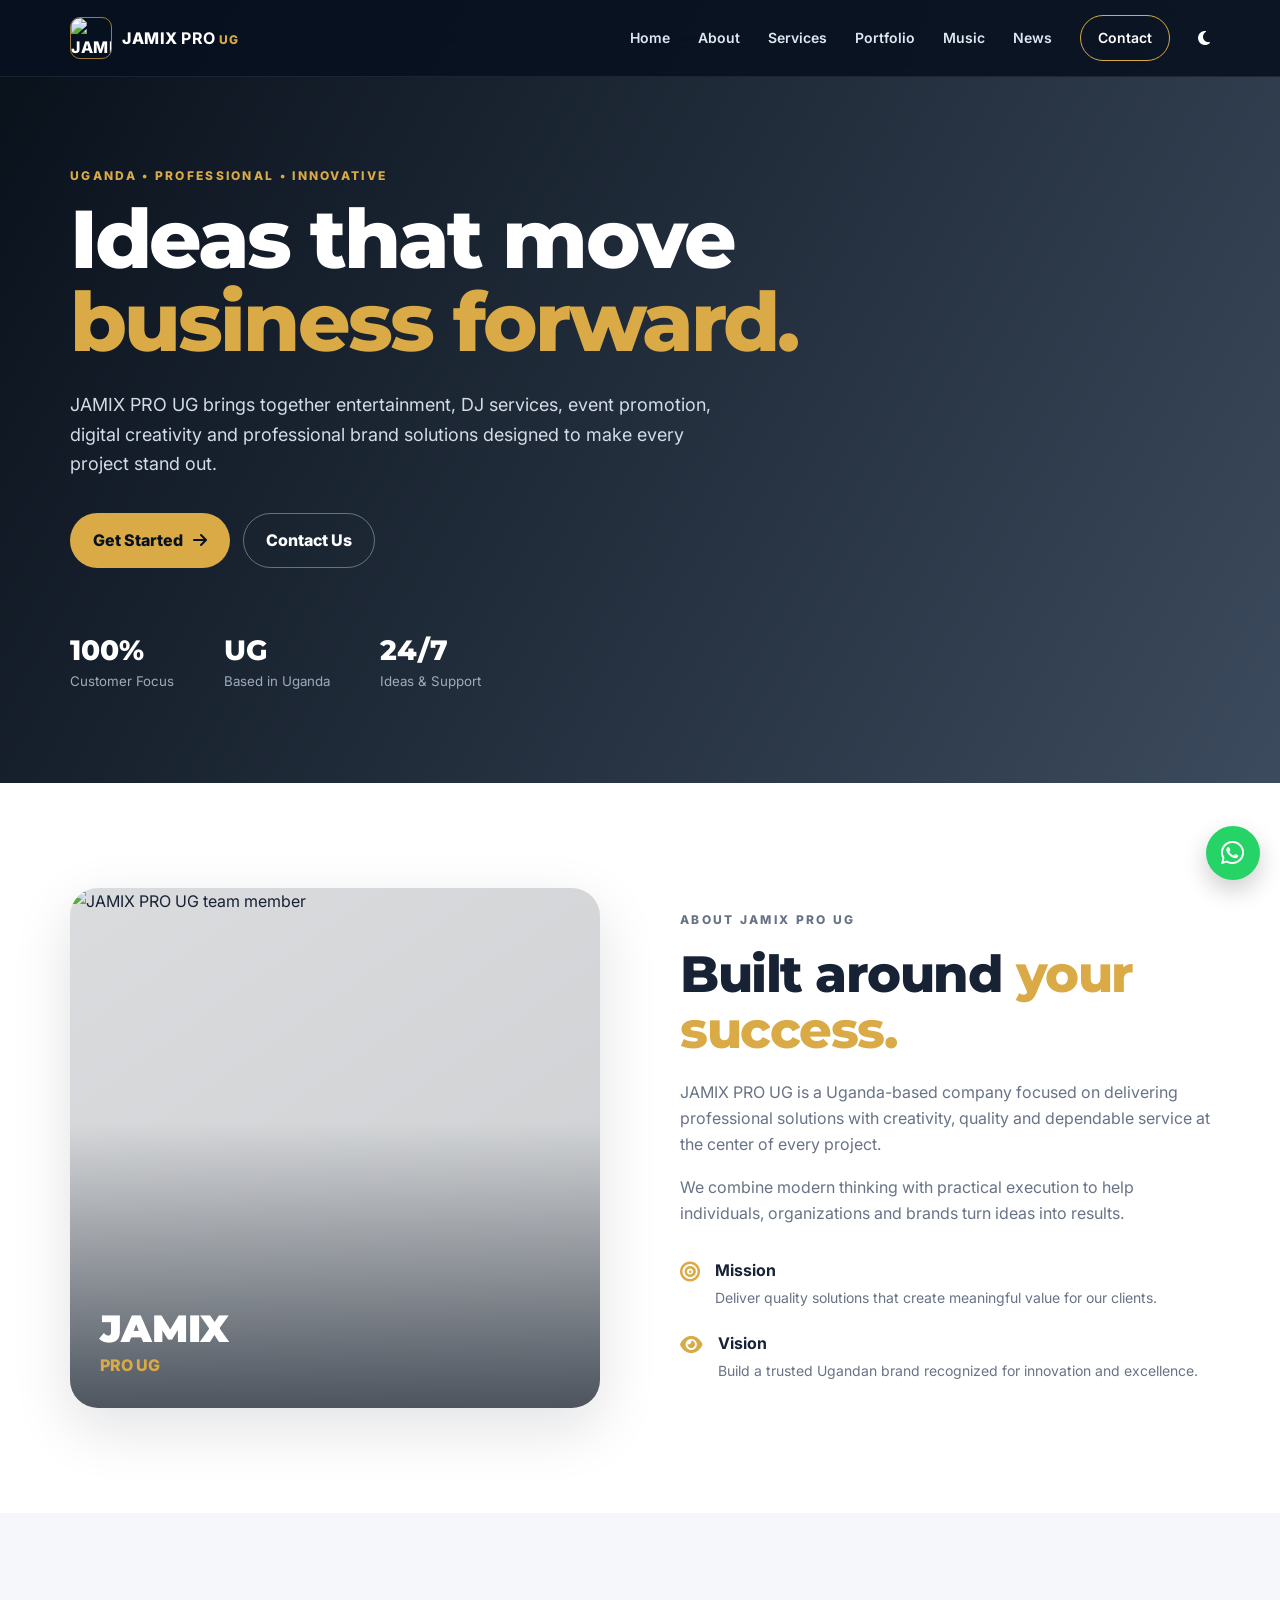
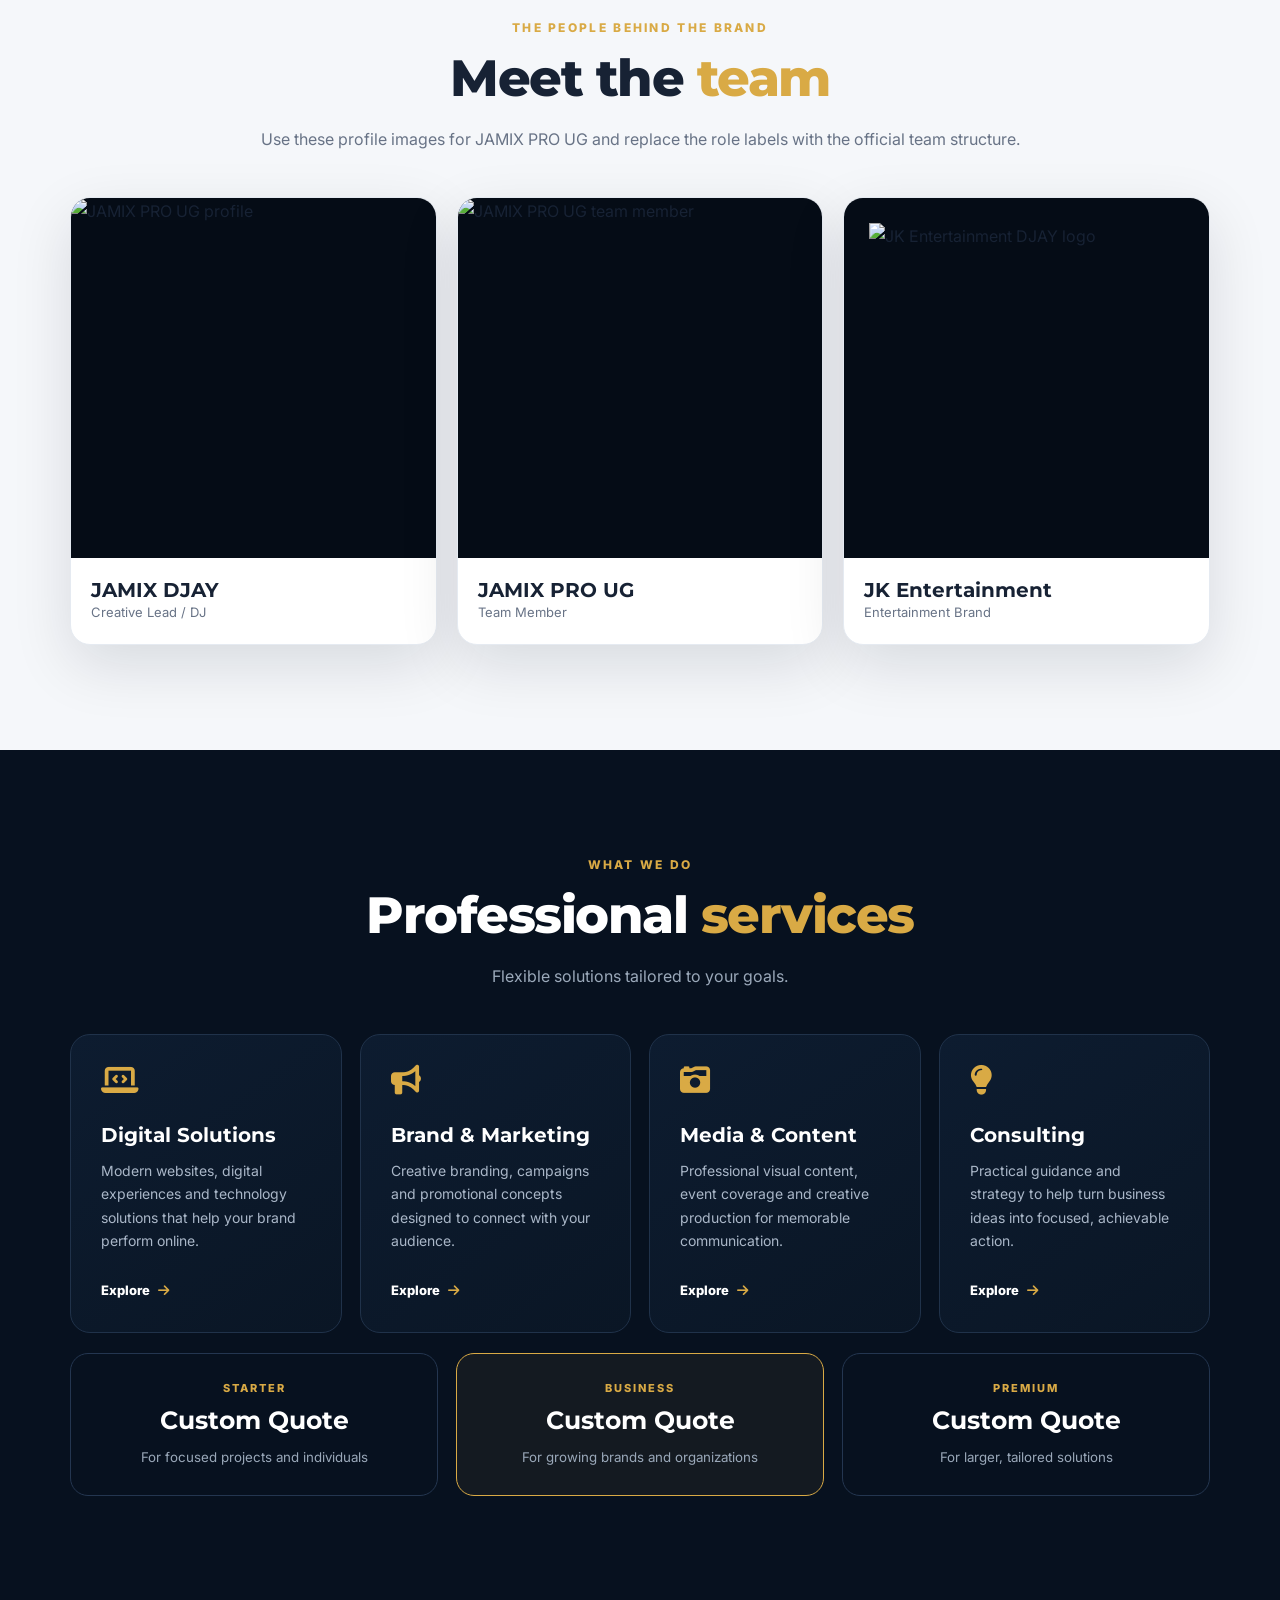
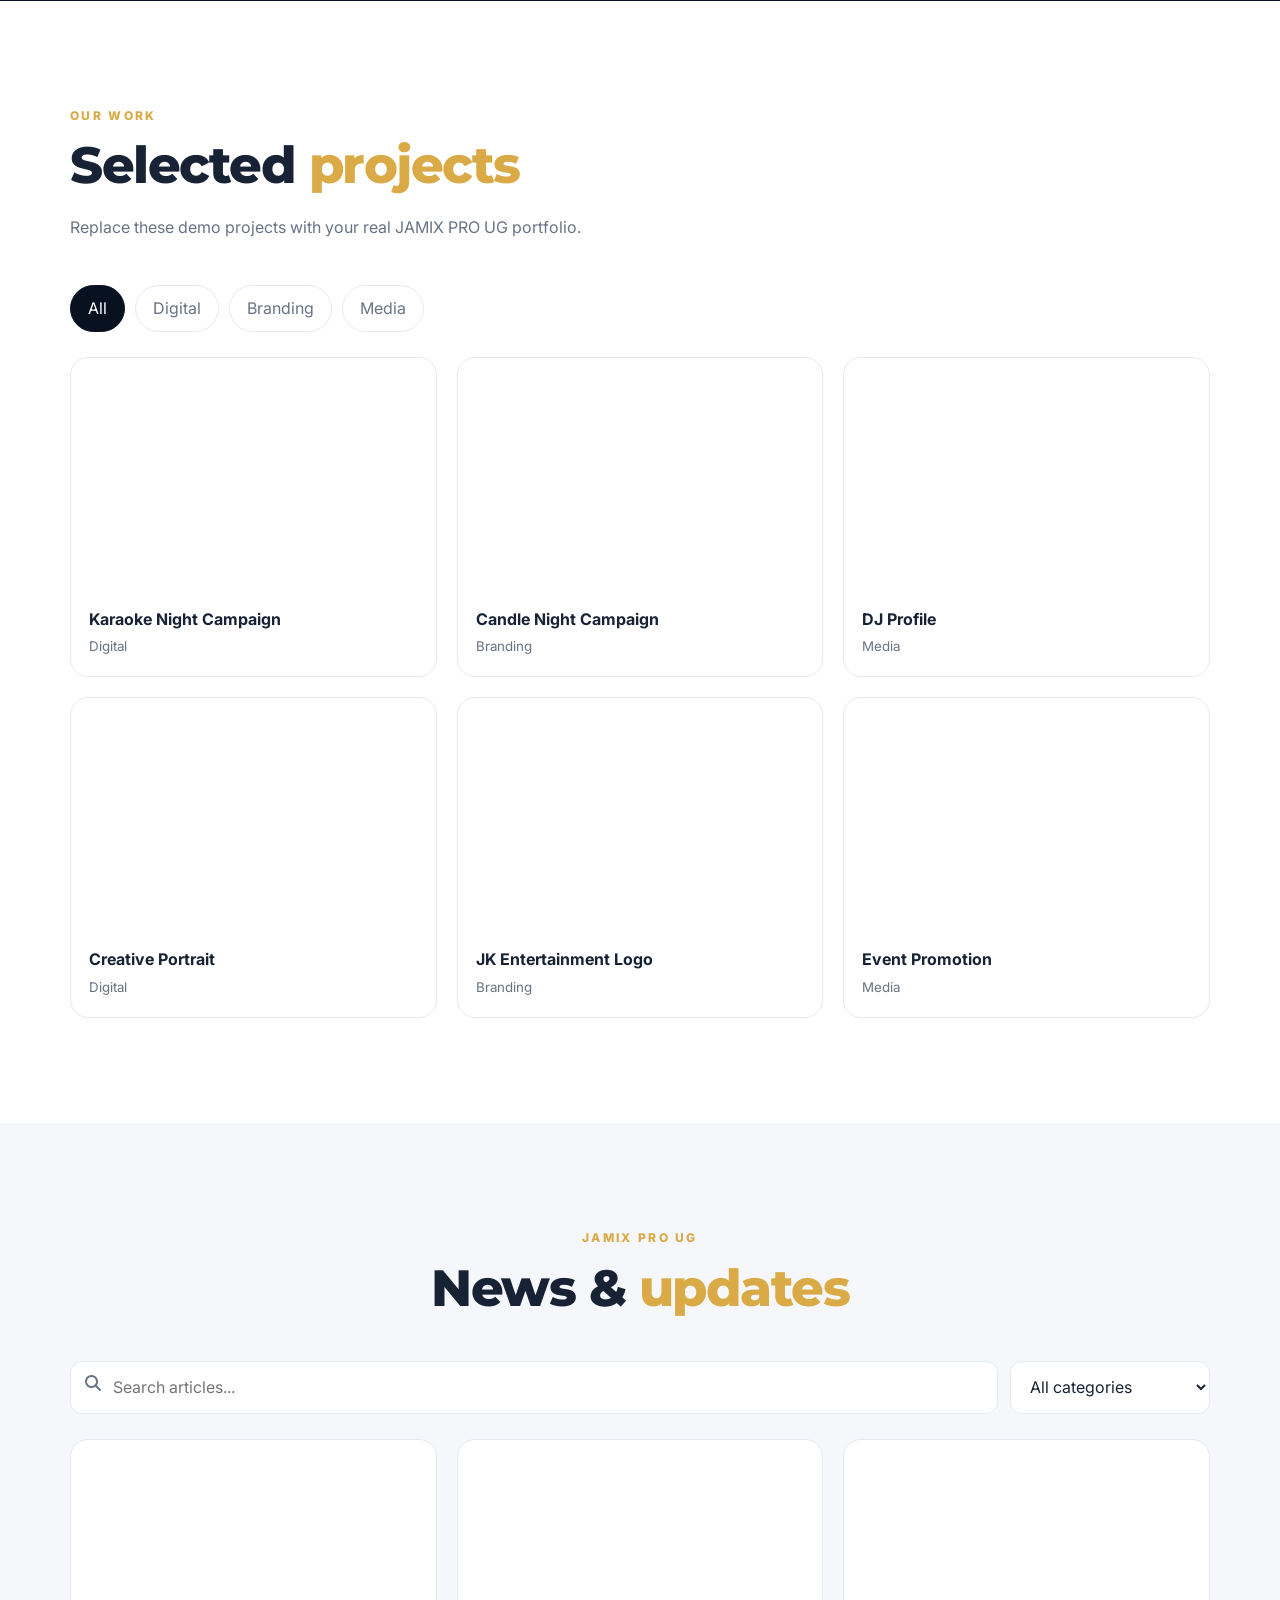
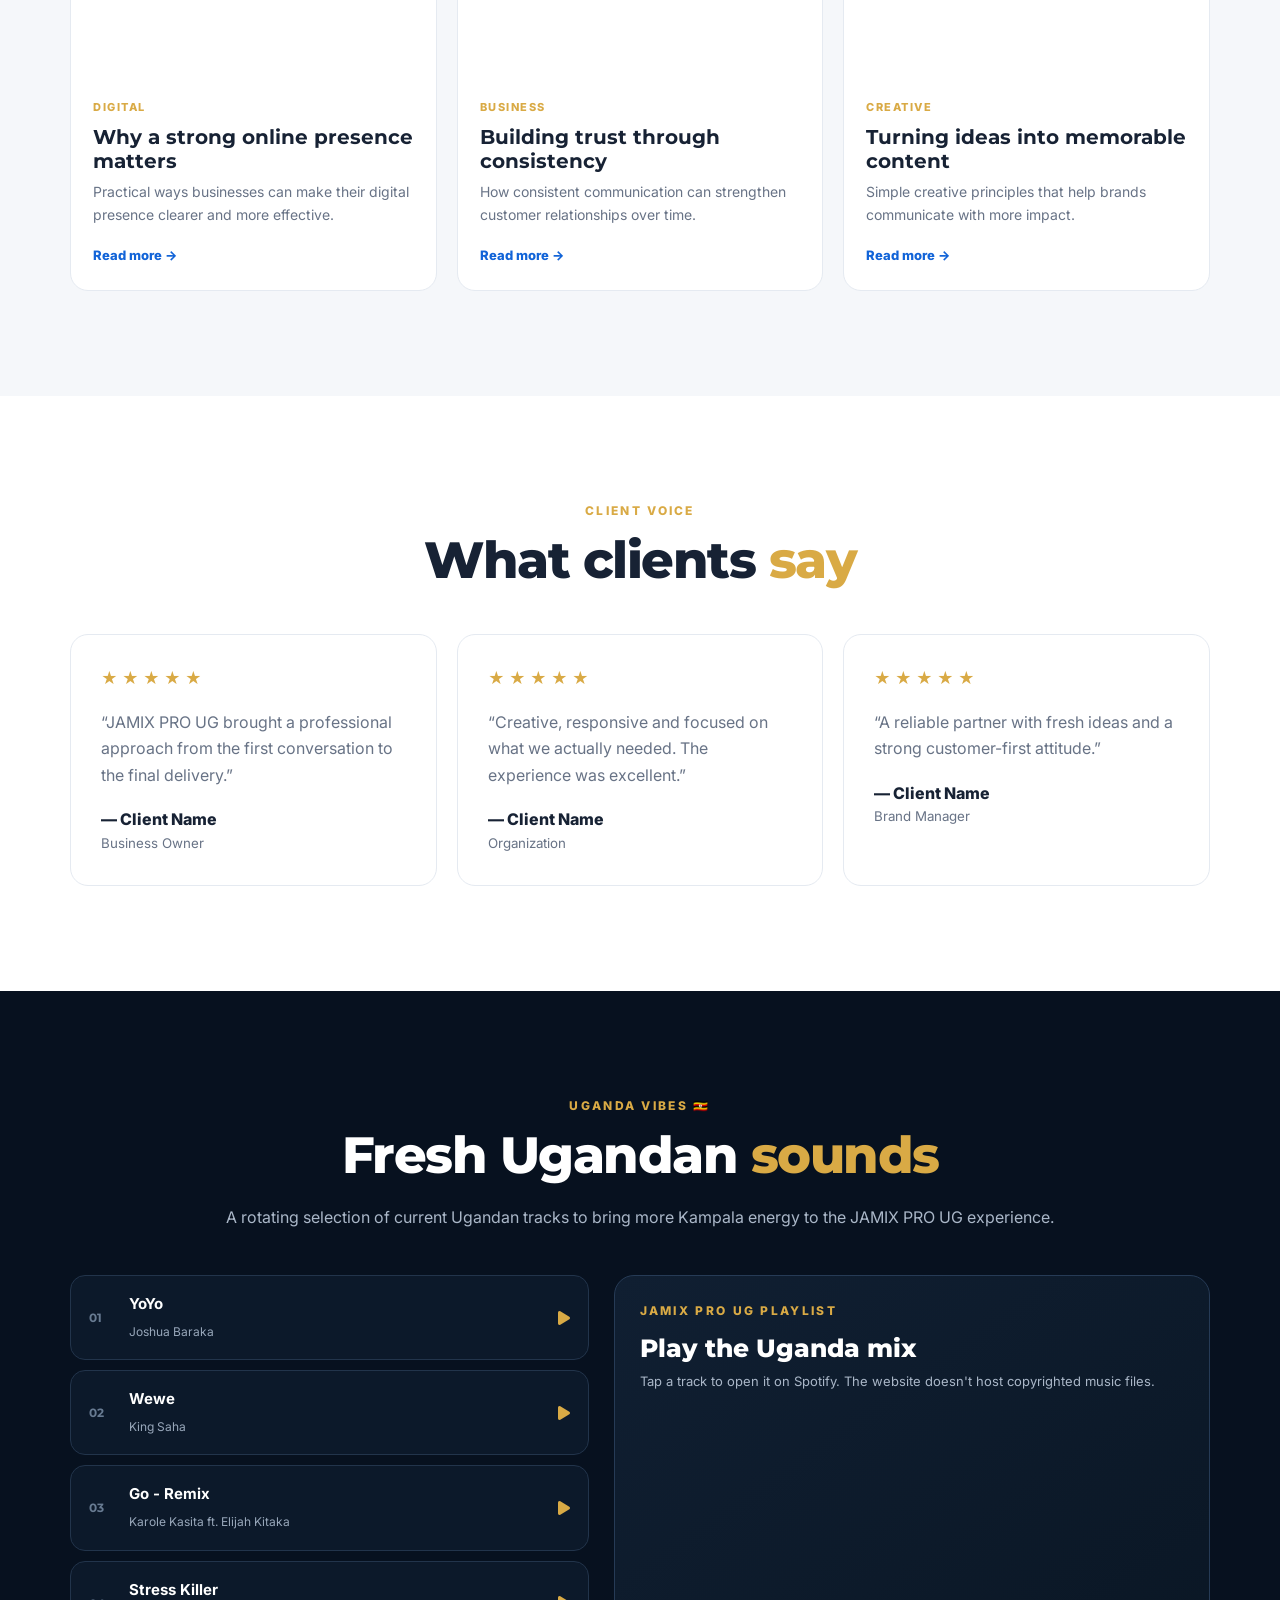
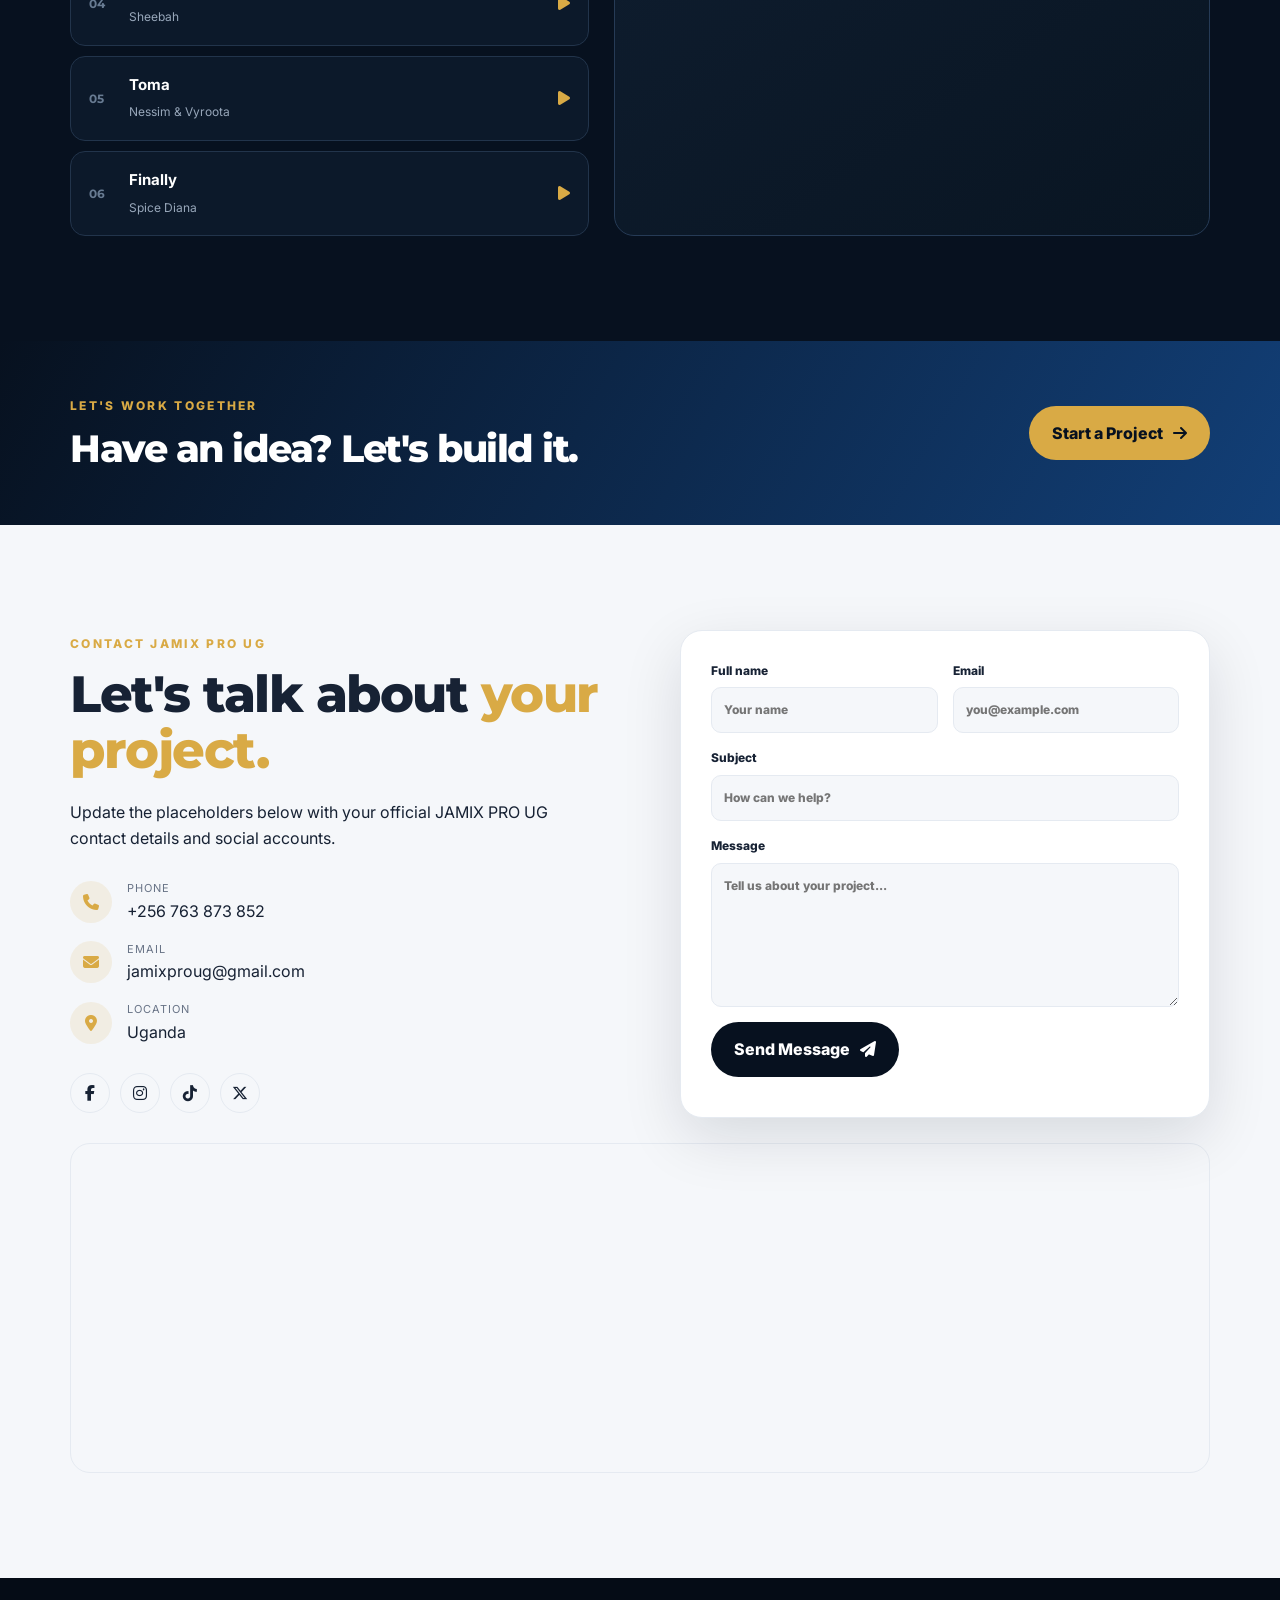
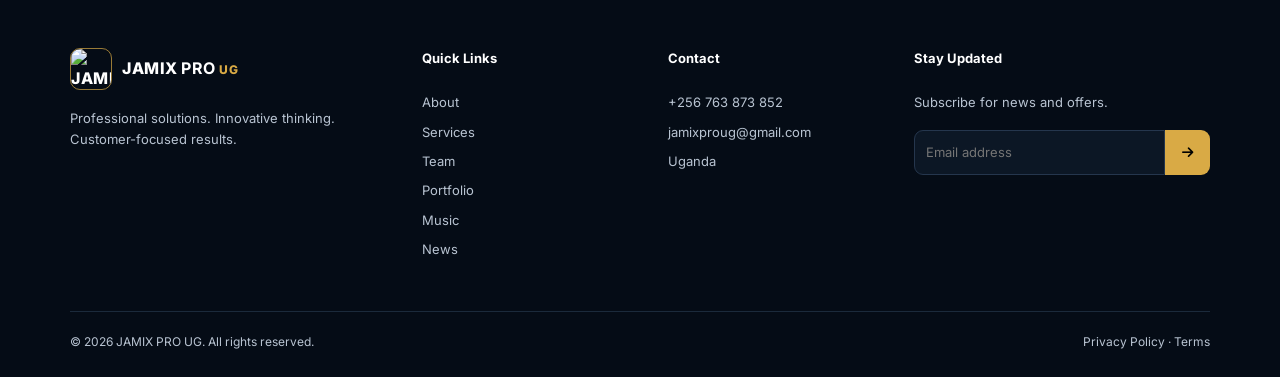
==== index.html @ a6be28d2 "Add files via upload" ====
<!DOCTYPE html>
<html lang="en">
<head>
  <meta charset="UTF-8">
  <meta name="viewport" content="width=device-width, initial-scale=1.0">
  <meta name="description" content="JAMIX PRO UG — professional, innovative and customer-focused services in Uganda.">
  <meta name="theme-color" content="#07111f">
  <title>JAMIX PRO UG | Professional Solutions in Uganda</title>
  <link rel="preconnect" href="https://fonts.googleapis.com">
  <link rel="preconnect" href="https://fonts.gstatic.com" crossorigin>
  <link href="https://fonts.googleapis.com/css2?family=Inter:wght@400;500;600;700;800&family=Montserrat:wght@700;800;900&display=swap" rel="stylesheet">
  <link rel="stylesheet" href="style.css">
  <link rel="stylesheet" href="https://cdnjs.cloudflare.com/ajax/libs/font-awesome/6.5.2/css/all.min.css">
</head>
<body>
<header class="site-header" id="top">
  <nav class="nav container">
    <a class="brand" href="#home" aria-label="JAMIX PRO UG home">
      <span class="brand-logo"><img src="assets/jk-logo.jpg" alt="JAMIX PRO UG logo"></span><span>JAMIX <b>PRO</b> <em>UG</em></span>
    </a>
    <button class="nav-toggle" id="navToggle" aria-label="Open menu" aria-expanded="false"><i class="fa-solid fa-bars"></i></button>
    <div class="nav-links" id="navLinks">
      <a href="#home">Home</a><a href="#about">About</a><a href="#services">Services</a>
      <a href="#portfolio">Portfolio</a><a href="#music">Music</a><a href="#news">News</a><a href="#contact" class="nav-cta">Contact</a>
      <button class="theme-toggle" id="themeToggle" aria-label="Toggle dark mode"><i class="fa-solid fa-moon"></i></button>
    </div>
  </nav>
</header>

<main>
<section class="hero" id="home">
  <div class="hero-overlay"></div>
  <div class="container hero-content reveal">
    <p class="eyebrow">UGANDA • PROFESSIONAL • INNOVATIVE</p>
    <h1>Ideas that move<br><span>business forward.</span></h1>
    <p class="hero-copy">JAMIX PRO UG brings together entertainment, DJ services, event promotion, digital creativity and professional brand solutions designed to make every project stand out.</p>
    <div class="hero-actions">
      <a class="btn btn-gold" href="#services">Get Started <i class="fa-solid fa-arrow-right"></i></a>
      <a class="btn btn-outline" href="#contact">Contact Us</a>
    </div>
    <div class="hero-stats">
      <div><strong>100%</strong><small>Customer Focus</small></div>
      <div><strong>UG</strong><small>Based in Uganda</small></div>
      <div><strong>24/7</strong><small>Ideas & Support</small></div>
    </div>
  </div>
</section>

<section class="section intro" id="about">
  <div class="container split">
    <div class="section-image reveal">
      <div class="image-card about-photo"><img src="assets/team-portrait.jpg" alt="JAMIX PRO UG team member"><div class="image-badge"><strong>JAMIX</strong><span>PRO UG</span></div></div>
    </div>
    <div class="reveal">
      <p class="eyebrow">ABOUT JAMIX PRO UG</p>
      <h2>Built around <span>your success.</span></h2>
      <p>JAMIX PRO UG is a Uganda-based company focused on delivering professional solutions with creativity, quality and dependable service at the center of every project.</p>
      <p>We combine modern thinking with practical execution to help individuals, organizations and brands turn ideas into results.</p>
      <div class="values">
        <div><i class="fa-solid fa-bullseye"></i><div><b>Mission</b><p>Deliver quality solutions that create meaningful value for our clients.</p></div></div>
        <div><i class="fa-solid fa-eye"></i><div><b>Vision</b><p>Build a trusted Ugandan brand recognized for innovation and excellence.</p></div></div>
      </div>
    </div>
  </div>
</section>

<section class="section team-section" id="team">
  <div class="container">
    <div class="section-heading center reveal"><p class="eyebrow">THE PEOPLE BEHIND THE BRAND</p><h2>Meet the <span>team</span></h2><p>Use these profile images for JAMIX PRO UG and replace the role labels with the official team structure.</p></div>
    <div class="team-grid">
      <article class="team-card reveal"><div class="team-photo"><img src="assets/jamix-portrait.jpg" alt="JAMIX PRO UG profile"></div><div><h3>JAMIX DJAY</h3><p>Creative Lead / DJ</p></div></article>
      <article class="team-card reveal"><div class="team-photo"><img src="assets/team-portrait.jpg" alt="JAMIX PRO UG team member"></div><div><h3>JAMIX PRO UG</h3><p>Team Member</p></div></article>
      <article class="team-card reveal"><div class="team-photo logo-photo"><img src="assets/jk-logo.jpg" alt="JK Entertainment DJAY logo"></div><div><h3>JK Entertainment</h3><p>Entertainment Brand</p></div></article>
    </div>
  </div>
</section>

<section class="section dark-section" id="services">
  <div class="container">
    <div class="section-heading center reveal"><p class="eyebrow">WHAT WE DO</p><h2>Professional <span>services</span></h2><p>Flexible solutions tailored to your goals.</p></div>
    <div class="cards services-grid">
      <article class="service-card reveal"><i class="fa-solid fa-laptop-code"></i><h3>Digital Solutions</h3><p>Modern websites, digital experiences and technology solutions that help your brand perform online.</p><a href="#contact">Explore <i class="fa-solid fa-arrow-right"></i></a></article>
      <article class="service-card reveal"><i class="fa-solid fa-bullhorn"></i><h3>Brand & Marketing</h3><p>Creative branding, campaigns and promotional concepts designed to connect with your audience.</p><a href="#contact">Explore <i class="fa-solid fa-arrow-right"></i></a></article>
      <article class="service-card reveal"><i class="fa-solid fa-camera-retro"></i><h3>Media & Content</h3><p>Professional visual content, event coverage and creative production for memorable communication.</p><a href="#contact">Explore <i class="fa-solid fa-arrow-right"></i></a></article>
      <article class="service-card reveal"><i class="fa-solid fa-lightbulb"></i><h3>Consulting</h3><p>Practical guidance and strategy to help turn business ideas into focused, achievable action.</p><a href="#contact">Explore <i class="fa-solid fa-arrow-right"></i></a></article>
    </div>
    <div class="pricing reveal">
      <div><span>STARTER</span><strong>Custom Quote</strong><small>For focused projects and individuals</small></div>
      <div class="featured"><span>BUSINESS</span><strong>Custom Quote</strong><small>For growing brands and organizations</small></div>
      <div><span>PREMIUM</span><strong>Custom Quote</strong><small>For larger, tailored solutions</small></div>
    </div>
  </div>
</section>

<section class="section" id="portfolio">
  <div class="container">
    <div class="section-heading reveal"><p class="eyebrow">OUR WORK</p><h2>Selected <span>projects</span></h2><p>Replace these demo projects with your real JAMIX PRO UG portfolio.</p></div>
    <div class="filters reveal">
      <button class="filter active" data-filter="all">All</button><button class="filter" data-filter="digital">Digital</button><button class="filter" data-filter="brand">Branding</button><button class="filter" data-filter="media">Media</button>
    </div>
    <div class="portfolio-grid">
      <button class="project reveal" data-category="digital" data-title="Karaoke Night Campaign" data-desc="A polished digital presence designed for a modern Ugandan brand."><span class="project-img user-poster poster1"></span><span><b>Karaoke Night Campaign</b><small>Digital</small></span></button>
      <button class="project reveal" data-category="brand" data-title="Candle Night Campaign" data-desc="A clean identity system built around clarity, recognition and consistency."><span class="project-img user-poster poster2"></span><span><b>Candle Night Campaign</b><small>Branding</small></span></button>
      <button class="project reveal" data-category="media" data-title="DJ Profile" data-desc="A visual campaign concept created to make a brand impossible to ignore."><span class="project-img user-poster portrait1"></span><span><b>DJ Profile</b><small>Media</small></span></button>
      <button class="project reveal" data-category="digital" data-title="Creative Portrait" data-desc="A responsive platform concept with an emphasis on speed and usability."><span class="project-img user-poster portrait2"></span><span><b>Creative Portrait</b><small>Digital</small></span></button>
      <button class="project reveal" data-category="brand" data-title="JK Entertainment Logo" data-desc="Professional visual direction for a customer-focused organization."><span class="project-img user-poster logo1"></span><span><b>JK Entertainment Logo</b><small>Branding</small></span></button>
      <button class="project reveal" data-category="media" data-title="Event Promotion" data-desc="High-impact promotional visuals for an event and entertainment campaign."><span class="project-img user-poster poster1"></span><span><b>Event Promotion</b><small>Media</small></span></button>
    </div>
  </div>
</section>

<section class="section light-section" id="news">
  <div class="container">
    <div class="section-heading center reveal"><p class="eyebrow">JAMIX PRO UG</p><h2>News & <span>updates</span></h2></div>
    <div class="news-tools"><div class="search"><i class="fa-solid fa-search"></i><input id="newsSearch" placeholder="Search articles..."></div><select id="newsCategory"><option value="all">All categories</option><option value="business">Business</option><option value="digital">Digital</option><option value="creative">Creative</option></select></div>
    <div class="news-grid" id="newsGrid">
      <article class="news-card reveal" data-category="digital"><div class="news-img n1"></div><div class="news-body"><span>Digital</span><h3>Why a strong online presence matters</h3><p>Practical ways businesses can make their digital presence clearer and more effective.</p><a href="#contact">Read more →</a></div></article>
      <article class="news-card reveal" data-category="business"><div class="news-img n2"></div><div class="news-body"><span>Business</span><h3>Building trust through consistency</h3><p>How consistent communication can strengthen customer relationships over time.</p><a href="#contact">Read more →</a></div></article>
      <article class="news-card reveal" data-category="creative"><div class="news-img n3"></div><div class="news-body"><span>Creative</span><h3>Turning ideas into memorable content</h3><p>Simple creative principles that help brands communicate with more impact.</p><a href="#contact">Read more →</a></div></article>
    </div>
  </div>
</section>

<section class="section testimonials">
  <div class="container">
    <div class="section-heading center reveal"><p class="eyebrow">CLIENT VOICE</p><h2>What clients <span>say</span></h2></div>
    <div class="testimonial-grid">
      <blockquote class="quote reveal"><div class="stars">★★★★★</div><p>“JAMIX PRO UG brought a professional approach from the first conversation to the final delivery.”</p><footer>— Client Name <small>Business Owner</small></footer></blockquote>
      <blockquote class="quote reveal"><div class="stars">★★★★★</div><p>“Creative, responsive and focused on what we actually needed. The experience was excellent.”</p><footer>— Client Name <small>Organization</small></footer></blockquote>
      <blockquote class="quote reveal"><div class="stars">★★★★★</div><p>“A reliable partner with fresh ideas and a strong customer-first attitude.”</p><footer>— Client Name <small>Brand Manager</small></footer></blockquote>
    </div>
  </div>
</section>


<section class="section music-section" id="music">
  <div class="container">
    <div class="section-heading center reveal">
      <p class="eyebrow">UGANDA VIBES 🇺🇬</p>
      <h2>Fresh Ugandan <span>sounds</span></h2>
      <p>A rotating selection of current Ugandan tracks to bring more Kampala energy to the JAMIX PRO UG experience.</p>
    </div>
    <div class="music-layout">
      <div class="music-list reveal">
        <a class="track" href="https://open.spotify.com/search/YoYo%20Joshua%20Baraka" target="_blank" rel="noopener">
          <span class="track-no">01</span><span class="track-info"><b>YoYo</b><small>Joshua Baraka</small></span><i class="fa-solid fa-play"></i>
        </a>
        <a class="track" href="https://open.spotify.com/search/Wewe%20King%20Saha" target="_blank" rel="noopener">
          <span class="track-no">02</span><span class="track-info"><b>Wewe</b><small>King Saha</small></span><i class="fa-solid fa-play"></i>
        </a>
        <a class="track" href="https://open.spotify.com/search/Go%20Remix%20Karole%20Kasita%20Elijah%20Kitaka" target="_blank" rel="noopener">
          <span class="track-no">03</span><span class="track-info"><b>Go - Remix</b><small>Karole Kasita ft. Elijah Kitaka</small></span><i class="fa-solid fa-play"></i>
        </a>
        <a class="track" href="https://open.spotify.com/search/Stress%20Killer%20Sheebah" target="_blank" rel="noopener">
          <span class="track-no">04</span><span class="track-info"><b>Stress Killer</b><small>Sheebah</small></span><i class="fa-solid fa-play"></i>
        </a>
        <a class="track" href="https://open.spotify.com/search/Toma%20Nessim%20Vyroota" target="_blank" rel="noopener">
          <span class="track-no">05</span><span class="track-info"><b>Toma</b><small>Nessim & Vyroota</small></span><i class="fa-solid fa-play"></i>
        </a>
        <a class="track" href="https://open.spotify.com/search/Finally%20Spice%20Diana" target="_blank" rel="noopener">
          <span class="track-no">06</span><span class="track-info"><b>Finally</b><small>Spice Diana</small></span><i class="fa-solid fa-play"></i>
        </a>
      </div>
      <div class="spotify-box reveal">
        <p class="eyebrow">JAMIX PRO UG PLAYLIST</p>
        <h3>Play the Uganda mix</h3>
        <p>Tap a track to open it on Spotify. The website doesn't host copyrighted music files.</p>
        <iframe title="Ugandan music playlist" src="https://open.spotify.com/embed/playlist/37i9dQZF1DX2gefVxxjXax?utm_source=generator" loading="lazy" allow="autoplay; clipboard-write; encrypted-media; fullscreen; picture-in-picture"></iframe>
      </div>
    </div>
  </div>
</section>

<section class="cta-band">
  <div class="container cta-inner reveal"><div><p class="eyebrow">LET'S WORK TOGETHER</p><h2>Have an idea? Let's build it.</h2></div><a href="#contact" class="btn btn-gold">Start a Project <i class="fa-solid fa-arrow-right"></i></a></div>
</section>

<section class="section contact-section" id="contact">
  <div class="container split contact-split">
    <div class="reveal">
      <p class="eyebrow">CONTACT JAMIX PRO UG</p><h2>Let's talk about <span>your project.</span></h2>
      <p>Update the placeholders below with your official JAMIX PRO UG contact details and social accounts.</p>
      <div class="contact-list">
        <a href="tel:+256000000000"><i class="fa-solid fa-phone"></i><span><small>Phone</small>+256 763 873 852</span></a>
        <a href="mailto:jamixproug@gmail.com"><i class="fa-solid fa-envelope"></i><span><small>Email</small>jamixproug@gmail.com</span></a>
        <div><i class="fa-solid fa-location-dot"></i><span><small>Location</small>Uganda</span></div>
      </div>
      <div class="socials"><a href="#" aria-label="Facebook"><i class="fa-brands fa-facebook-f"></i></a><a href="#" aria-label="Instagram"><i class="fa-brands fa-instagram"></i></a><a href="https://www.tiktok.com/@jamixproug11" target="_blank" rel="noopener" aria-label="TikTok"><i class="fa-brands fa-tiktok"></i></a><a href="#" aria-label="X"><i class="fa-brands fa-x-twitter"></i></a></div>
    </div>
    <form class="contact-form reveal" id="contactForm">
      <div class="form-row"><label>Full name<input required name="name" placeholder="Your name"></label><label>Email<input required type="email" name="email" placeholder="you@example.com"></label></div>
      <label>Subject<input required name="subject" placeholder="How can we help?"></label>
      <label>Message<textarea required name="message" rows="6" placeholder="Tell us about your project..."></textarea></label>
      <button class="btn btn-dark" type="submit">Send Message <i class="fa-solid fa-paper-plane"></i></button>
      <p class="form-note" id="formNote"></p>
    </form>
  </div>
  <div class="container map-wrap reveal"><iframe title="Map of Uganda" src="https://www.google.com/maps?q=Kampala,Uganda&output=embed" loading="lazy"></iframe></div>
</section>
</main>

<footer class="footer">
  <div class="container footer-grid">
    <div><a class="brand" href="#home"><span class="brand-logo"><img src="assets/jk-logo.jpg" alt="JAMIX PRO UG logo"></span><span>JAMIX <b>PRO</b> <em>UG</em></span></a><p>Professional solutions. Innovative thinking. Customer-focused results.</p></div>
    <div><h4>Quick Links</h4><a href="#about">About</a><a href="#services">Services</a><a href="#team">Team</a><a href="#portfolio">Portfolio</a><a href="#music">Music</a><a href="#news">News</a></div>
    <div><h4>Contact</h4><a href="tel:+256000000000">+256 763 873 852</a><a href="mailto:jamixproug@gmail.com">jamixproug@gmail.com</a><span>Uganda</span></div>
    <div><h4>Stay Updated</h4><p>Subscribe for news and offers.</p><form class="newsletter" id="newsletterForm"><input type="email" required placeholder="Email address"><button aria-label="Subscribe"><i class="fa-solid fa-arrow-right"></i></button></form></div>
  </div>
  <div class="container footer-bottom"><span>© 2026 JAMIX PRO UG. All rights reserved.</span><span><a href="#">Privacy Policy</a> · <a href="#">Terms</a></span></div>
</footer>

<a class="whatsapp" href="https://wa.me/256763873852?text=Hello%20JAMIX%20PRO%20UG%2C%20I%27d%20like%20to%20make%20an%20inquiry." target="_blank" rel="noopener" aria-label="Chat on WhatsApp"><i class="fa-brands fa-whatsapp"></i></a>
<button class="back-top" id="backTop" aria-label="Back to top"><i class="fa-solid fa-arrow-up"></i></button>

<div class="modal" id="projectModal" aria-hidden="true"><div class="modal-card"><button class="modal-close" id="modalClose"><i class="fa-solid fa-xmark"></i></button><div class="modal-image" id="modalImage"></div><div class="modal-content"><p class="eyebrow">PROJECT</p><h2 id="modalTitle"></h2><p id="modalDesc"></p><a href="#contact" class="btn btn-gold" id="modalContact">Discuss a similar project</a></div></div></div>
<script src="script.js"></script>
</body>
</html>
---- style.css ----
:root{--navy:#07111f;--navy2:#0d1c30;--blue:#1264d8;--gold:#d9aa45;--white:#fff;--text:#172234;--muted:#687386;--line:#e5eaf1;--soft:#f5f7fa;--shadow:0 20px 60px rgba(7,17,31,.12);--radius:20px}
*{box-sizing:border-box;margin:0;padding:0}html{scroll-behavior:smooth}body{font-family:Inter,Arial,sans-serif;color:var(--text);background:var(--white);line-height:1.65;overflow-x:hidden}body.dark{--white:#08111e;--text:#eef3fa;--muted:#aab5c5;--line:#1d2b3d;--soft:#0d1827;--shadow:0 20px 60px rgba(0,0,0,.3)}a{text-decoration:none;color:inherit}button,input,textarea,select{font:inherit}.container{width:min(1140px,92%);margin:auto}.site-header{position:fixed;top:0;width:100%;z-index:1000;background:rgba(7,17,31,.88);backdrop-filter:blur(18px);border-bottom:1px solid rgba(255,255,255,.08)}.nav{height:76px;display:flex;align-items:center;justify-content:space-between}.brand{display:flex;align-items:center;gap:10px;color:#fff;font-weight:800;letter-spacing:.5px}.brand b{color:#fff}.brand em{color:var(--gold);font-style:normal;font-size:.75em}.brand-mark{display:grid;place-items:center;width:36px;height:36px;border:2px solid var(--gold);color:var(--gold);border-radius:10px;font-family:Montserrat}.brand-logo{width:42px;height:42px;border-radius:10px;overflow:hidden;display:block;border:1px solid rgba(217,170,69,.7)}.brand-logo img{width:100%;height:100%;object-fit:cover}.nav-links{display:flex;align-items:center;gap:28px;color:#dfe7f2;font-size:14px;font-weight:600}.nav-links>a{transition:.25s}.nav-links>a:hover{color:var(--gold)}.nav-cta{padding:10px 17px;border:1px solid var(--gold);border-radius:999px;color:#fff!important}.theme-toggle,.nav-toggle{background:none;border:0;color:#fff;cursor:pointer}.theme-toggle{font-size:16px}.nav-toggle{display:none;font-size:22px}
.hero{min-height:780px;padding-top:76px;display:flex;align-items:center;position:relative;background:linear-gradient(120deg,rgba(3,11,21,.98),rgba(5,24,48,.78)),url("assets/karaoke-night.jpg") center/cover}.hero-content{color:#fff;position:relative;z-index:1;padding:90px 0}.eyebrow{font-size:12px;letter-spacing:2.3px;font-weight:800;color:var(--gold);margin-bottom:12px}.hero h1{font:800 clamp(46px,7vw,82px)/1.02 Montserrat;margin-bottom:25px;letter-spacing:-3px}.hero h1 span,h2 span{color:var(--gold)}.hero-copy{max-width:650px;color:#d3dbe7;font-size:18px}.hero-actions{display:flex;gap:13px;margin-top:34px;flex-wrap:wrap}.btn{display:inline-flex;align-items:center;justify-content:center;gap:10px;padding:13px 22px;border-radius:999px;font-weight:800;border:1px solid transparent;cursor:pointer;transition:.25s}.btn-gold{background:var(--gold);color:#07111f}.btn-gold:hover{transform:translateY(-3px);box-shadow:0 12px 30px rgba(217,170,69,.25)}.btn-outline{border-color:rgba(255,255,255,.35);color:#fff}.btn-outline:hover{border-color:var(--gold);color:var(--gold)}.btn-dark{background:var(--navy);color:#fff}.hero-stats{display:flex;gap:50px;margin-top:65px}.hero-stats strong{font:800 28px Montserrat;display:block}.hero-stats small{color:#9eabbc}
.section{padding:105px 0}.split{display:grid;grid-template-columns:1fr 1fr;gap:80px;align-items:center}h2{font:800 clamp(34px,4vw,52px)/1.1 Montserrat;letter-spacing:-1.5px;margin-bottom:20px}.intro p{color:var(--muted);margin-bottom:16px}.image-card{min-height:520px;border-radius:28px;background:linear-gradient(145deg,rgba(7,17,31,.15),rgba(7,17,31,.2)),url("assets/team-portrait.jpg") center/cover;box-shadow:var(--shadow);position:relative;overflow:hidden}.about-photo{overflow:hidden}.about-photo>img{width:100%;height:100%;min-height:520px;object-fit:cover;display:block}.image-card:after{content:"";position:absolute;inset:0;background:linear-gradient(0deg,rgba(7,17,31,.65),transparent 55%)}.image-badge{position:absolute;z-index:1;bottom:30px;left:30px;color:#fff}.image-badge strong{font:900 38px Montserrat;display:block}.image-badge span{color:var(--gold);font-weight:800}.values{margin-top:30px;display:grid;gap:18px}.values>div{display:flex;gap:15px}.values i{color:var(--gold);font-size:20px;margin-top:5px}.values b{display:block}.values p{font-size:14px!important;margin:3px 0!important}.dark-section{background:var(--navy);color:#fff}.section-heading{margin-bottom:45px}.section-heading p:not(.eyebrow){color:var(--muted)}.dark-section .section-heading p:not(.eyebrow){color:#9ba9ba}.center{text-align:center}.cards{display:grid;grid-template-columns:repeat(4,1fr);gap:18px}.service-card{background:linear-gradient(145deg,#0d1c30,#0a1625);border:1px solid #20324a;border-radius:var(--radius);padding:30px;min-height:285px;transition:.3s}.service-card:hover{transform:translateY(-7px);border-color:#36577c}.service-card>i{font-size:30px;color:var(--gold);margin-bottom:28px}.service-card h3{font:700 20px Montserrat;margin-bottom:12px}.service-card p{color:#aab7c8;font-size:14px;margin-bottom:24px}.service-card a{color:#fff;font-size:13px;font-weight:800}.service-card a i{color:var(--gold);margin-left:5px}.pricing{display:grid;grid-template-columns:repeat(3,1fr);gap:18px;margin-top:20px}.pricing>div{padding:25px;border:1px solid #243650;border-radius:18px;text-align:center}.pricing .featured{border-color:var(--gold);background:rgba(217,170,69,.06)}.pricing span{font-size:11px;letter-spacing:2px;color:var(--gold);font-weight:800;display:block}.pricing strong{display:block;font:700 25px Montserrat;margin:8px}.pricing small{color:#9aa8b9}
.filters{display:flex;gap:10px;margin-bottom:25px;flex-wrap:wrap}.filter{padding:9px 17px;border-radius:999px;border:1px solid var(--line);background:var(--white);color:var(--muted);cursor:pointer}.filter.active,.filter:hover{background:var(--navy);color:#fff;border-color:var(--navy)}.portfolio-grid{display:grid;grid-template-columns:repeat(3,1fr);gap:20px}.project{padding:0;text-align:left;background:var(--white);border:1px solid var(--line);border-radius:18px;overflow:hidden;cursor:pointer;color:var(--text);transition:.3s}.project:hover{transform:translateY(-5px);box-shadow:var(--shadow)}.project-img,.news-img{display:block;height:230px;background-size:cover;background-position:center}.img1{background-image:url("https://images.unsplash.com/photo-1553877522-43269d4ea984?auto=format&fit=crop&w=900&q=80")}.img2{background-image:url("https://images.unsplash.com/photo-1561070791-2526d30994b5?auto=format&fit=crop&w=900&q=80")}.img3{background-image:url("https://images.unsplash.com/photo-1492684223066-81342ee5ff30?auto=format&fit=crop&w=900&q=80")}.img4{background-image:url("https://images.unsplash.com/photo-1460925895917-afdab827c52f?auto=format&fit=crop&w=900&q=80")}.img5{background-image:url("https://images.unsplash.com/photo-1552664730-d307ca884978?auto=format&fit=crop&w=900&q=80")}.img6{background-image:url("https://images.unsplash.com/photo-1501386761578-eac5c94b800a?auto=format&fit=crop&w=900&q=80")}.project>span:last-child{padding:18px;display:block}.project b{display:block}.project small{color:var(--muted)}
.light-section{background:var(--soft)}.news-tools{display:flex;gap:12px;margin-bottom:25px}.search{position:relative;flex:1}.search i{position:absolute;left:15px;top:14px;color:var(--muted)}.search input,.news-tools select{width:100%;border:1px solid var(--line);background:var(--white);color:var(--text);padding:12px 15px;border-radius:12px;outline:0}.search input{padding-left:42px}.news-tools select{width:200px}.news-grid{display:grid;grid-template-columns:repeat(3,1fr);gap:20px}.news-card{background:var(--white);border:1px solid var(--line);border-radius:18px;overflow:hidden}.n1{background:url("https://images.unsplash.com/photo-1556761175-4b46a572b786?auto=format&fit=crop&w=900&q=80") center/cover}.n2{background:url("https://images.unsplash.com/photo-1556761175-b413da4baf72?auto=format&fit=crop&w=900&q=80") center/cover}.n3{background:url("https://images.unsplash.com/photo-1531058020387-3be344556be6?auto=format&fit=crop&w=900&q=80") center/cover}.news-body{padding:22px}.news-body>span{color:var(--gold);font-size:11px;font-weight:800;text-transform:uppercase;letter-spacing:1.5px}.news-body h3{font:700 20px Montserrat;margin:7px 0}.news-body p{font-size:14px;color:var(--muted);margin-bottom:15px}.news-body a{font-size:13px;font-weight:800;color:var(--blue)}.testimonials{background:var(--white)}.testimonial-grid{display:grid;grid-template-columns:repeat(3,1fr);gap:20px}.quote{padding:30px;border:1px solid var(--line);border-radius:18px}.stars{color:var(--gold);letter-spacing:4px}.quote p{margin:18px 0;color:var(--muted)}.quote footer{font-weight:800}.quote footer small{display:block;color:var(--muted);font-weight:400}.cta-band{background:linear-gradient(120deg,var(--navy),#123f77);color:#fff;padding:55px 0}.cta-inner{display:flex;justify-content:space-between;align-items:center;gap:25px}.cta-inner h2{margin:0;font-size:38px}.contact-section{background:var(--soft)}.contact-list{display:grid;gap:16px;margin:28px 0}.contact-list>a,.contact-list>div{display:flex;align-items:center;gap:15px}.contact-list i{width:42px;height:42px;border-radius:50%;background:rgba(217,170,69,.13);display:grid;place-items:center;color:var(--gold)}.contact-list small{display:block;color:var(--muted);font-size:11px;text-transform:uppercase;letter-spacing:1px}.socials{display:flex;gap:10px}.socials a{width:40px;height:40px;border:1px solid var(--line);border-radius:50%;display:grid;place-items:center}.contact-form{background:var(--white);border:1px solid var(--line);padding:30px;border-radius:22px;box-shadow:var(--shadow)}.form-row{display:grid;grid-template-columns:1fr 1fr;gap:15px}.contact-form label{display:block;font-size:12px;font-weight:800;margin-bottom:15px}.contact-form input,.contact-form textarea{display:block;width:100%;margin-top:7px;border:1px solid var(--line);background:var(--soft);color:var(--text);padding:12px;border-radius:10px;outline:0;resize:vertical}.contact-form input:focus,.contact-form textarea:focus{border-color:var(--blue)}.form-note{font-size:13px;color:var(--muted);margin-top:10px}.map-wrap{margin-top:25px;height:330px;border-radius:20px;overflow:hidden;border:1px solid var(--line)}.map-wrap iframe{width:100%;height:100%;border:0}.footer{background:#050c16;color:#b9c4d2;padding:70px 0 25px}.footer-grid{display:grid;grid-template-columns:1.5fr 1fr 1fr 1.4fr;gap:35px}.footer .brand{margin-bottom:18px}.footer p{font-size:13px;max-width:300px}.footer h4{color:#fff;margin-bottom:15px}.footer-grid>div:not(:first-child){display:flex;flex-direction:column;gap:8px;font-size:13px}.newsletter{display:flex;margin-top:8px}.newsletter input{min-width:0;flex:1;background:#0c1725;border:1px solid #25364d;color:#fff;padding:11px;border-radius:9px 0 0 9px}.newsletter button{width:45px;border:0;background:var(--gold);border-radius:0 9px 9px 0;cursor:pointer}.footer-bottom{border-top:1px solid #1b2a3b;margin-top:50px;padding-top:20px;display:flex;justify-content:space-between;font-size:12px}.footer-bottom a:hover{color:var(--gold)}.whatsapp{position:fixed;right:20px;bottom:20px;width:54px;height:54px;border-radius:50%;display:grid;place-items:center;background:#25d366;color:#fff;font-size:27px;z-index:800;box-shadow:0 10px 25px rgba(0,0,0,.2)}.back-top{position:fixed;right:20px;bottom:88px;width:42px;height:42px;border-radius:50%;border:1px solid var(--line);background:var(--white);color:var(--text);cursor:pointer;opacity:0;pointer-events:none;transition:.3s}.back-top.show{opacity:1;pointer-events:auto}.modal{position:fixed;inset:0;background:rgba(0,0,0,.72);display:none;place-items:center;padding:20px;z-index:2000}.modal.open{display:grid}.modal-card{width:min(800px,100%);background:var(--white);color:var(--text);border-radius:20px;overflow:hidden;position:relative;display:grid;grid-template-columns:1fr 1fr}.modal-image{min-height:430px;background-size:cover;background-position:center}.modal-content{padding:40px}.modal-close{position:absolute;right:14px;top:14px;width:38px;height:38px;border:0;border-radius:50%;background:rgba(0,0,0,.5);color:#fff;z-index:2;cursor:pointer}.reveal{opacity:0;transform:translateY(18px);transition:.65s ease}.reveal.visible{opacity:1;transform:none}
@media(max-width:900px){.nav-links{gap:16px}.cards{grid-template-columns:1fr 1fr}.split{gap:40px}.portfolio-grid,.news-grid{grid-template-columns:1fr 1fr}.footer-grid{grid-template-columns:1fr 1fr}.modal-card{grid-template-columns:1fr}.modal-image{min-height:260px}}
@media(max-width:700px){.nav-toggle{display:block}.nav-links{position:absolute;left:0;right:0;top:76px;background:#07111f;display:none;flex-direction:column;align-items:stretch;padding:18px 5%;gap:0}.nav-links.open{display:flex}.nav-links>a,.theme-toggle{padding:13px 0}.hero{min-height:700px}.hero-stats{gap:20px;flex-wrap:wrap}.hero-stats strong{font-size:22px}.section{padding:75px 0}.split,.cards,.portfolio-grid,.news-grid,.testimonial-grid,.pricing,.team-grid{grid-template-columns:1fr}.image-card{min-height:380px}.news-tools,.cta-inner{flex-direction:column;align-items:stretch}.news-tools select{width:100%}.form-row{grid-template-columns:1fr}.footer-grid{grid-template-columns:1fr}.footer-bottom{flex-direction:column;gap:8px}.cta-inner h2{font-size:31px}.hero h1{letter-spacing:-2px}}

.team-section{background:var(--soft)}.team-grid{display:grid;grid-template-columns:repeat(3,1fr);gap:20px}.team-card{background:var(--white);border:1px solid var(--line);border-radius:20px;overflow:hidden;box-shadow:var(--shadow)}.team-photo{height:360px;background:#050c16;overflow:hidden}.team-photo img{width:100%;height:100%;object-fit:cover;display:block}.team-photo.logo-photo img{object-fit:contain;padding:25px}.team-card>div:last-child{padding:20px}.team-card h3{font:700 20px Montserrat}.team-card p{color:var(--muted);font-size:13px}.user-poster{background-size:cover!important;background-position:center!important}.poster1{background-image:url("assets/karaoke-night.jpg")!important}.poster2{background-image:url("assets/candle-night.jpg")!important}.portrait1{background-image:url("assets/team-portrait.jpg")!important}.portrait2{background-image:url("assets/jamix-portrait.jpg")!important}.logo1{background-image:url("assets/jk-logo.jpg")!important}

.music-section{background:var(--navy);color:#fff}.music-section .section-heading p:not(.eyebrow){color:#aab7c8}.music-layout{display:grid;grid-template-columns:1fr 1.15fr;gap:25px;align-items:stretch}.music-list{display:grid;gap:10px}.track{display:flex;align-items:center;gap:15px;padding:16px 18px;border:1px solid #22344b;border-radius:15px;background:#0c192a;transition:.25s}.track:hover{transform:translateX(5px);border-color:var(--gold)}.track-no{font:700 12px Montserrat;color:#687b92;width:25px}.track-info{flex:1}.track-info b{display:block;font-size:15px}.track-info small{color:#98a7ba;font-size:12px}.track>i{color:var(--gold)}.spotify-box{background:linear-gradient(145deg,#101f32,#091522);border:1px solid #263b56;border-radius:20px;padding:25px}.spotify-box h3{font:800 25px Montserrat;margin-bottom:8px}.spotify-box>p:not(.eyebrow){color:#aab7c8;font-size:13px;margin-bottom:18px}.spotify-box iframe{width:100%;height:280px;border:0;border-radius:12px}
@media(max-width:700px){.music-layout{grid-template-columns:1fr}.spotify-box iframe{height:300px}}
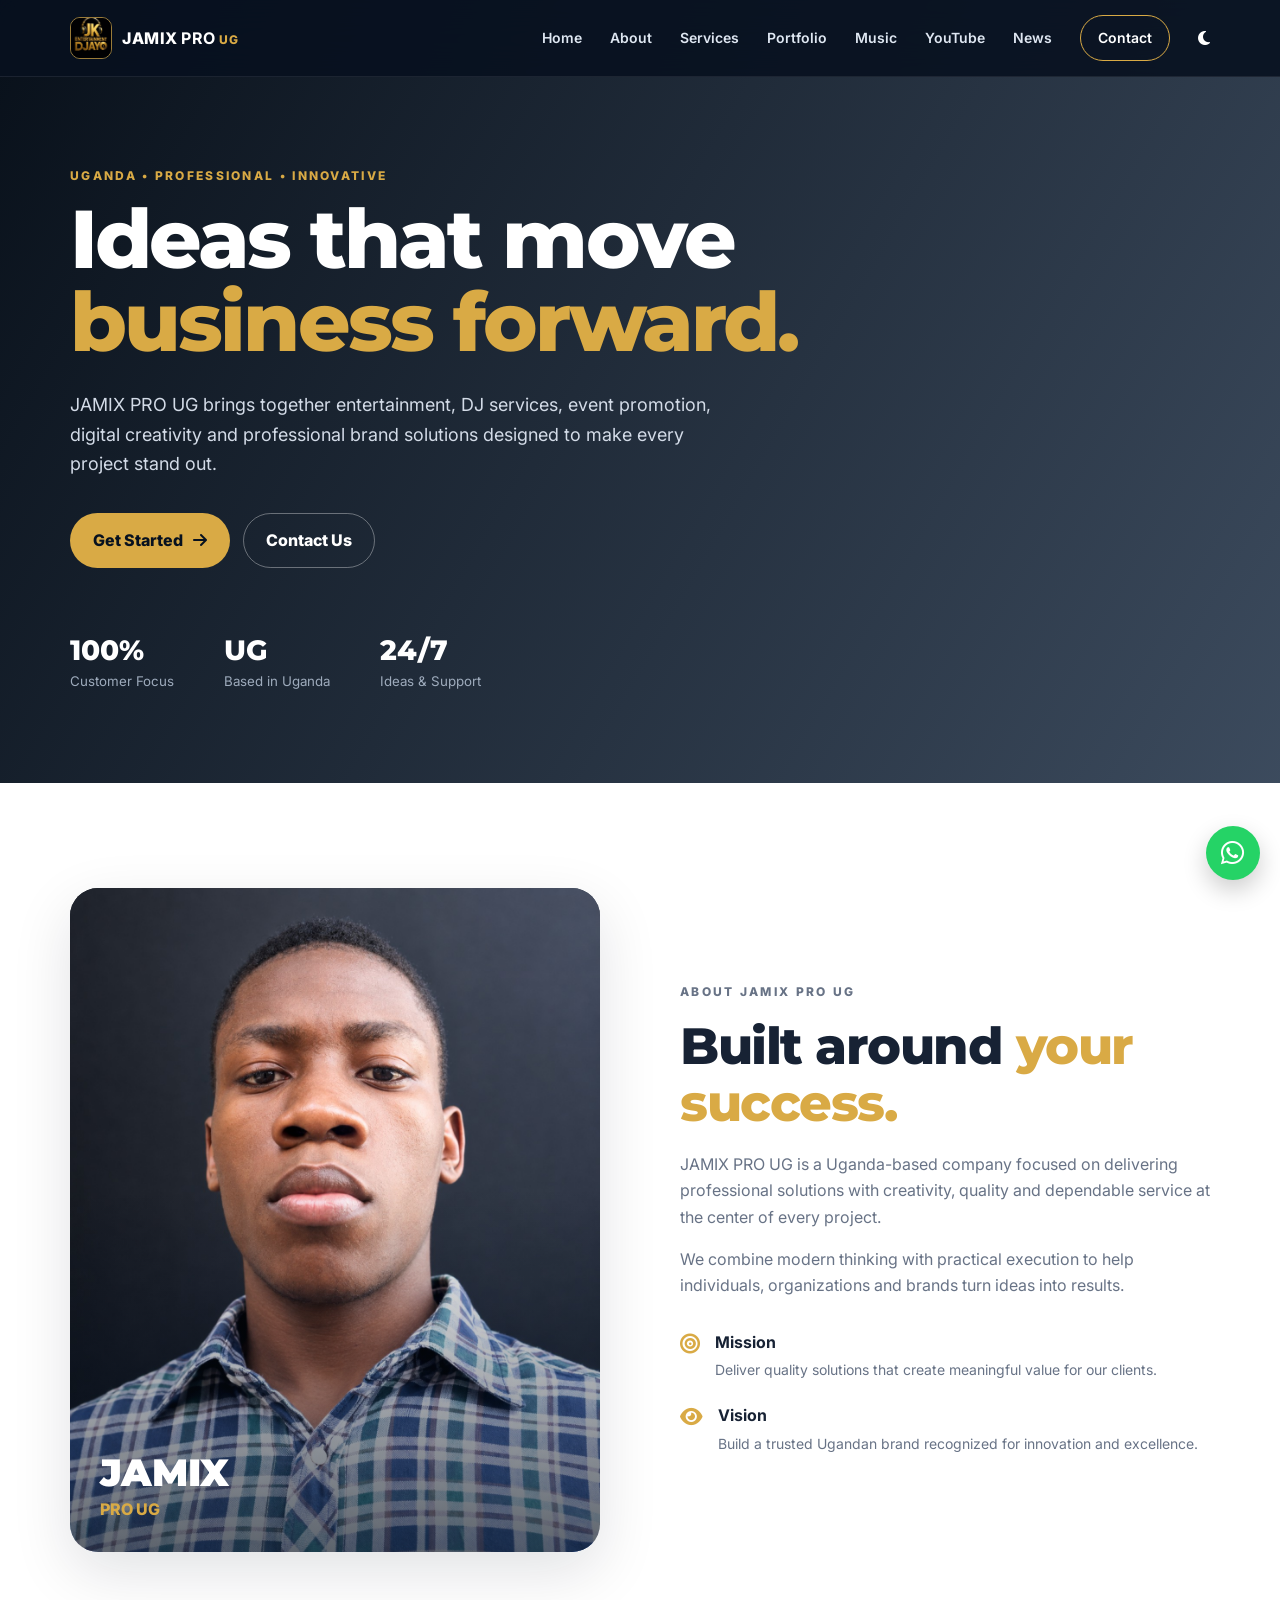
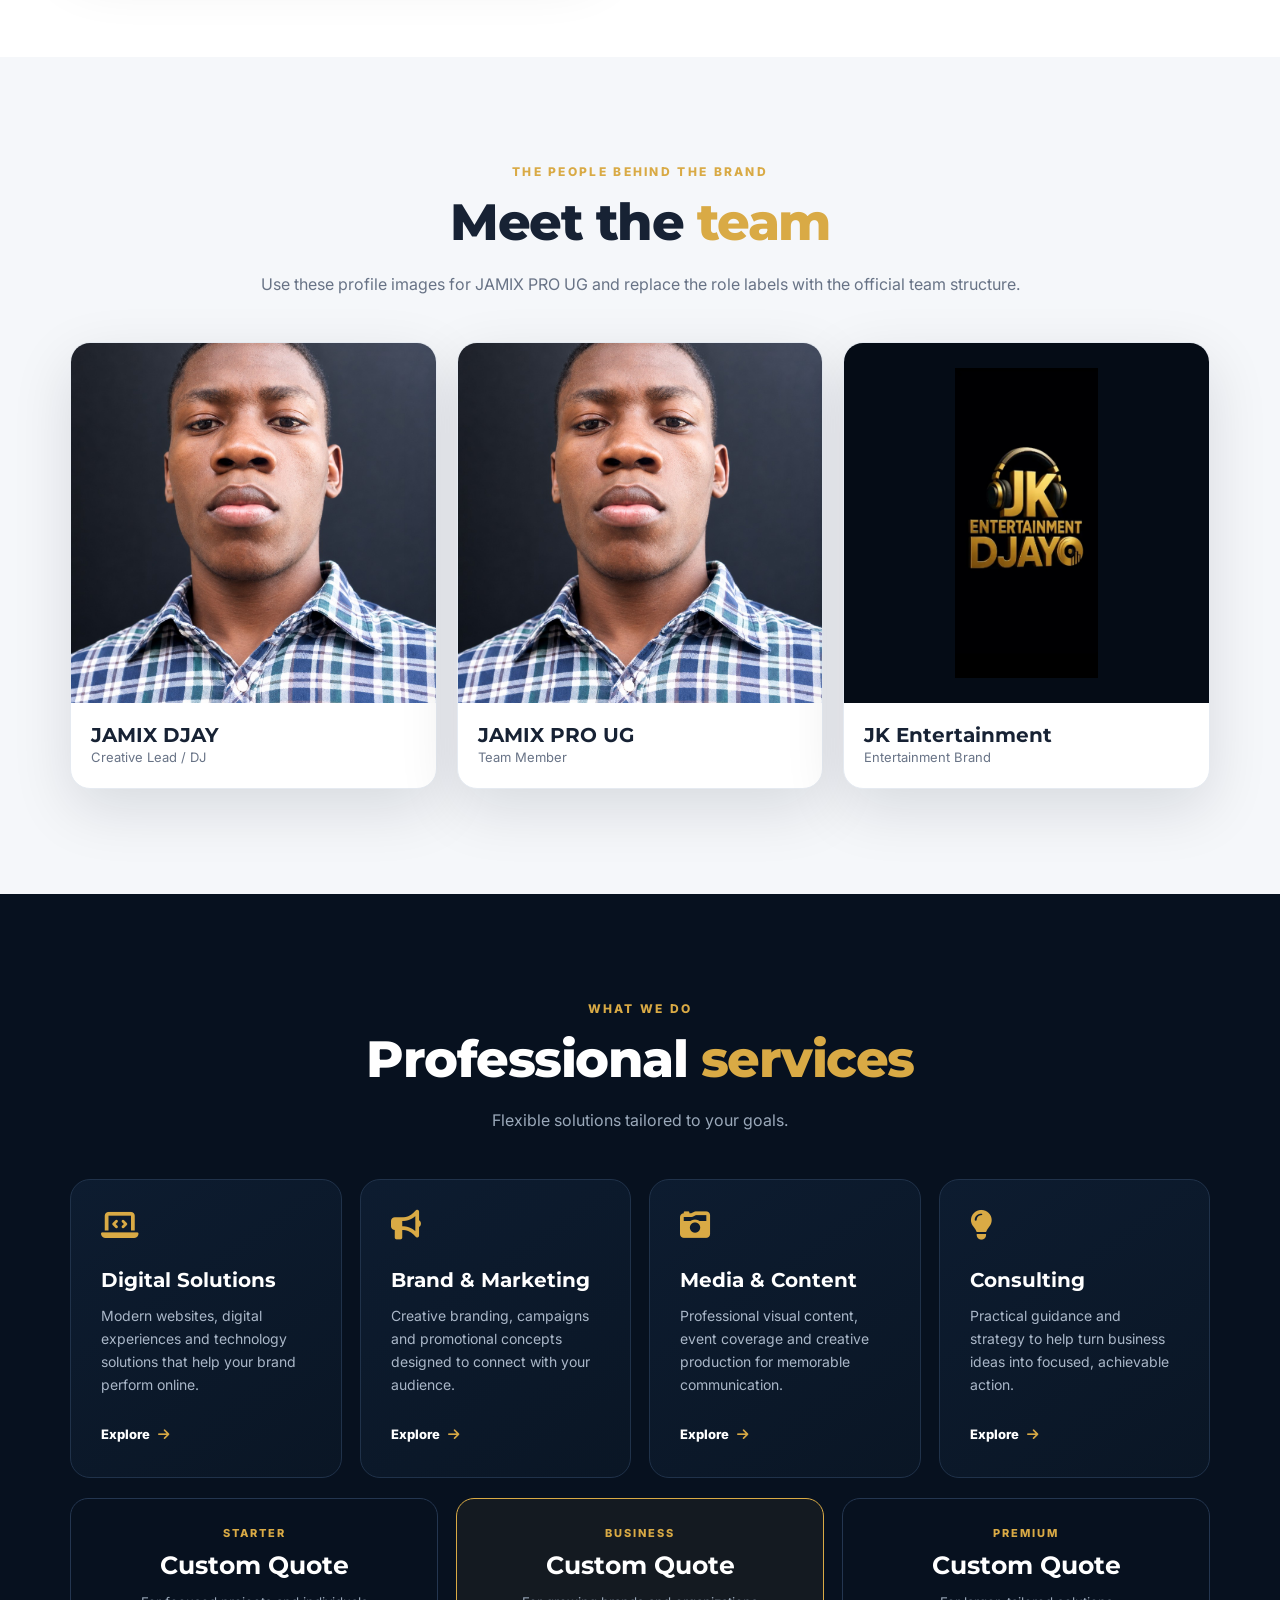
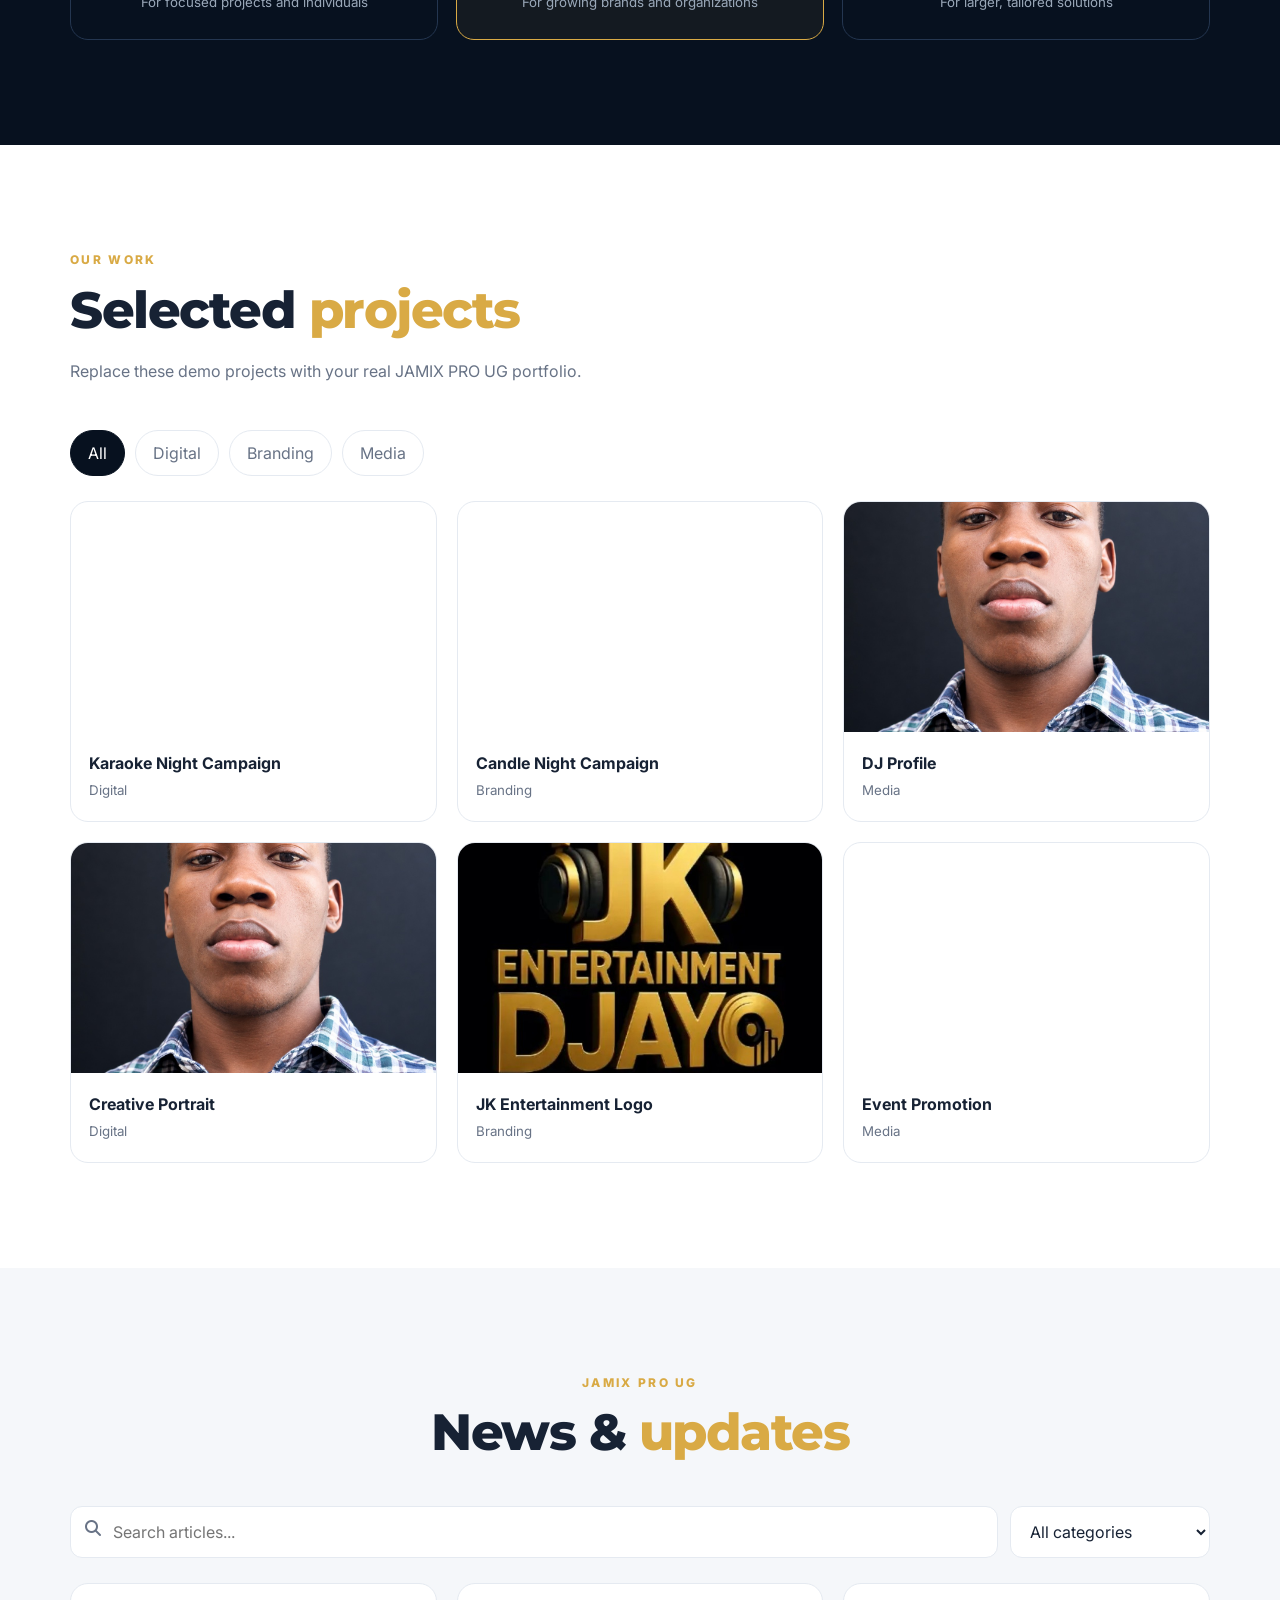
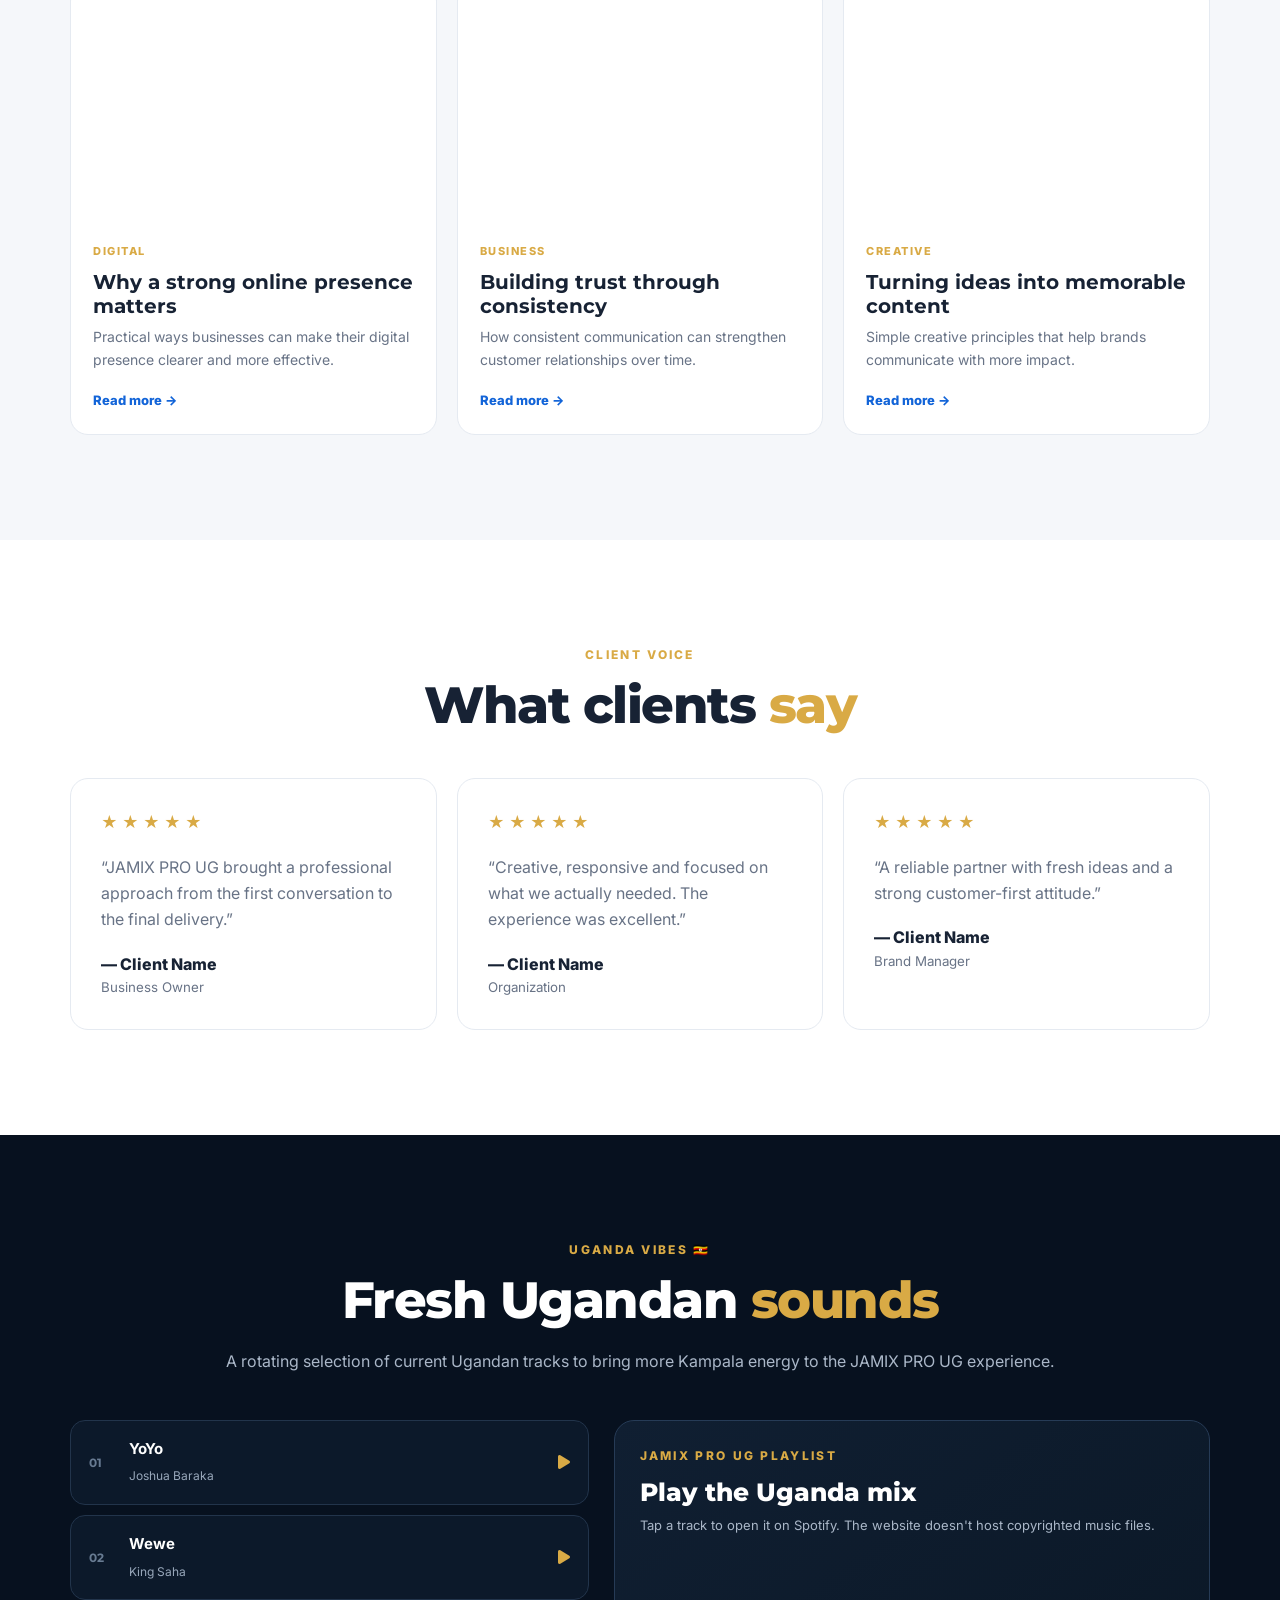
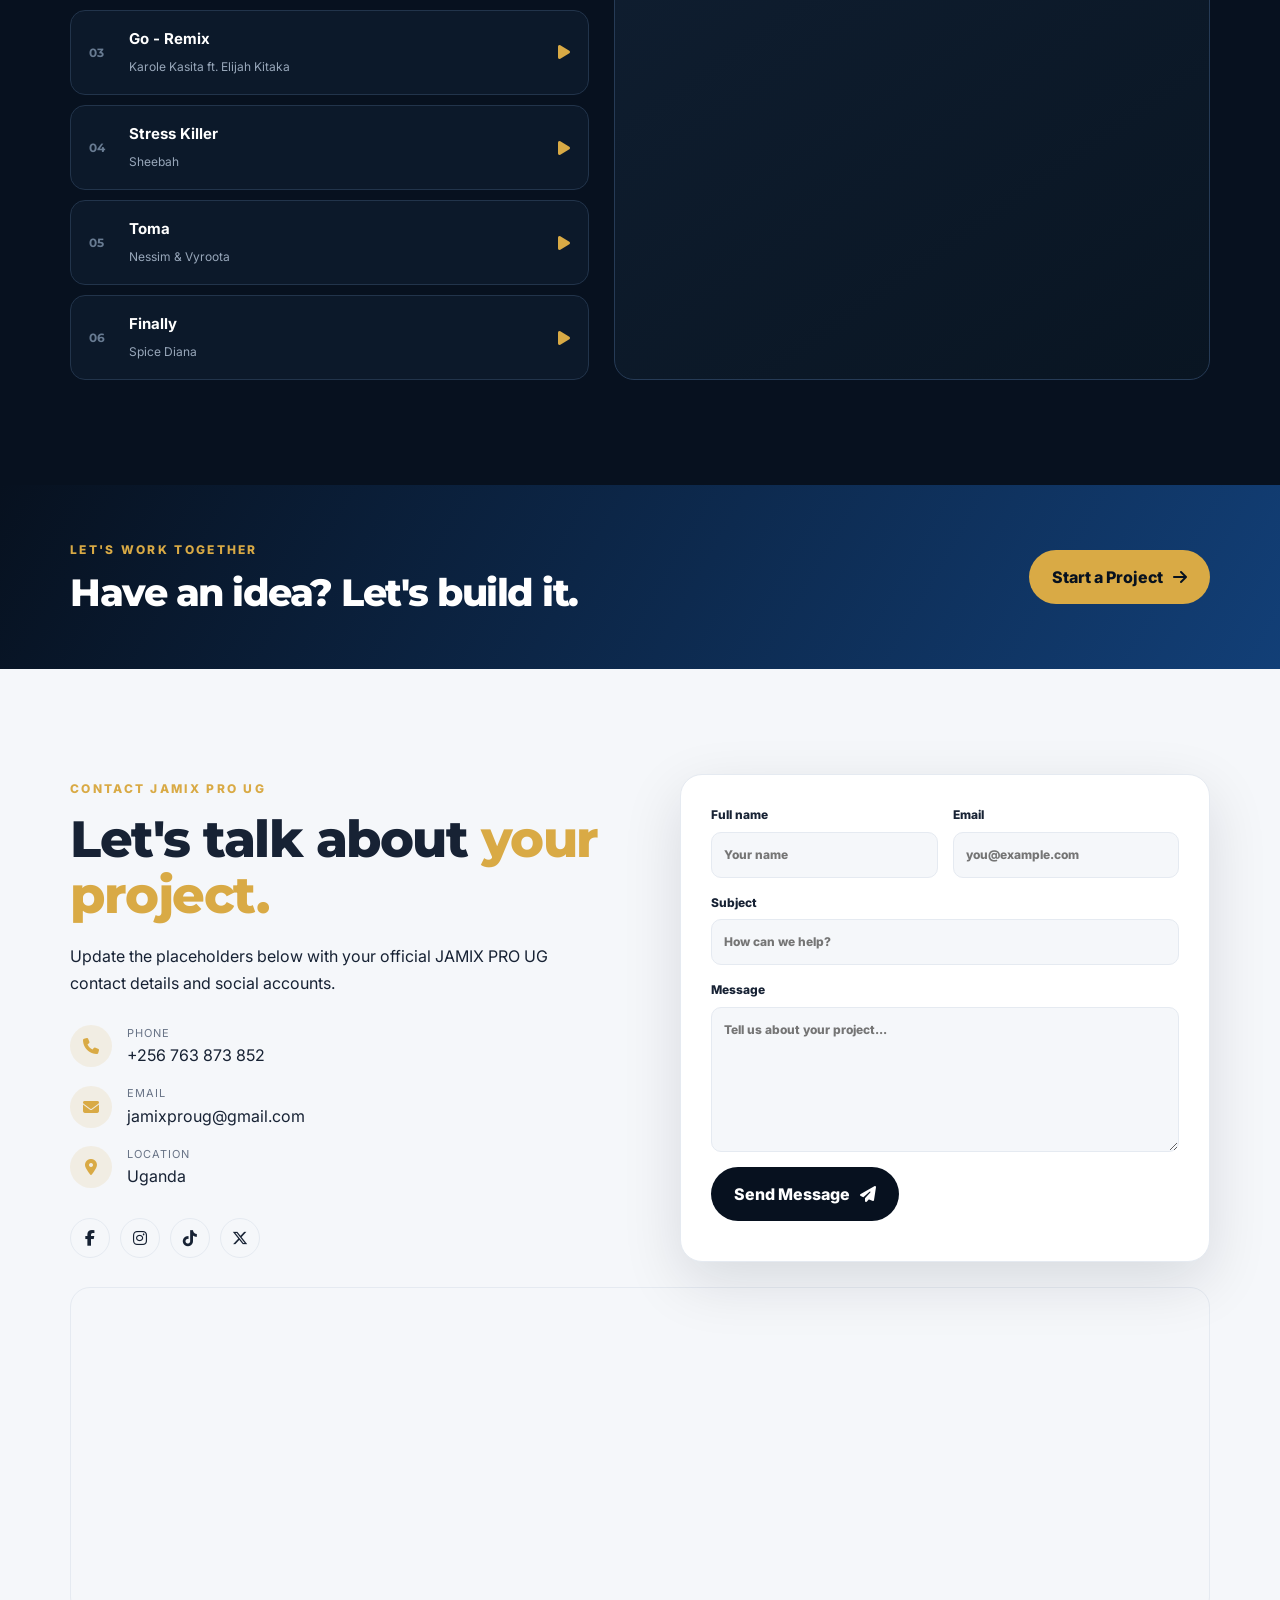
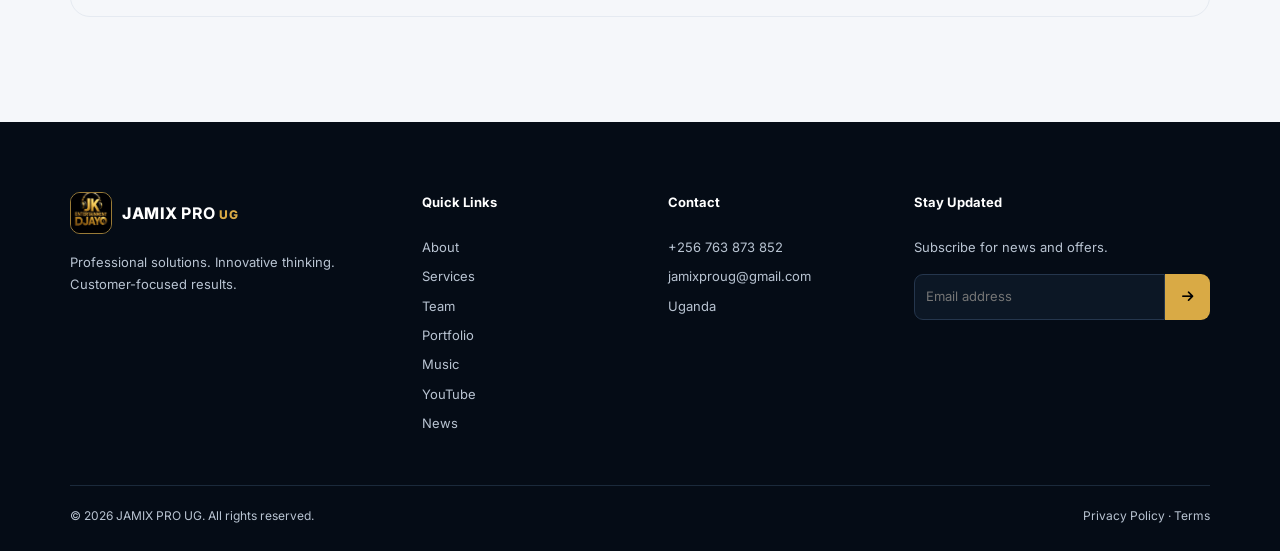
==== commit f4c42d4e: "Add files via upload" ====
--- a/index.html
+++ b/index.html
@@ -21,7 +21,7 @@
     <button class="nav-toggle" id="navToggle" aria-label="Open menu" aria-expanded="false"><i class="fa-solid fa-bars"></i></button>
     <div class="nav-links" id="navLinks">
       <a href="#home">Home</a><a href="#about">About</a><a href="#services">Services</a>
-      <a href="#portfolio">Portfolio</a><a href="#music">Music</a><a href="#news">News</a><a href="#contact" class="nav-cta">Contact</a>
+      <a href="#portfolio">Portfolio</a><a href="#music">Music</a><a href="#youtube">YouTube</a><a href="#news">News</a><a href="#contact" class="nav-cta">Contact</a>
       <button class="theme-toggle" id="themeToggle" aria-label="Toggle dark mode"><i class="fa-solid fa-moon"></i></button>
     </div>
   </nav>
@@ -202,7 +202,7 @@
 <footer class="footer">
   <div class="container footer-grid">
     <div><a class="brand" href="#home"><span class="brand-logo"><img src="assets/jk-logo.jpg" alt="JAMIX PRO UG logo"></span><span>JAMIX <b>PRO</b> <em>UG</em></span></a><p>Professional solutions. Innovative thinking. Customer-focused results.</p></div>
-    <div><h4>Quick Links</h4><a href="#about">About</a><a href="#services">Services</a><a href="#team">Team</a><a href="#portfolio">Portfolio</a><a href="#music">Music</a><a href="#news">News</a></div>
+    <div><h4>Quick Links</h4><a href="#about">About</a><a href="#services">Services</a><a href="#team">Team</a><a href="#portfolio">Portfolio</a><a href="#music">Music</a><a href="#youtube">YouTube</a><a href="#news">News</a></div>
     <div><h4>Contact</h4><a href="tel:+256000000000">+256 763 873 852</a><a href="mailto:jamixproug@gmail.com">jamixproug@gmail.com</a><span>Uganda</span></div>
     <div><h4>Stay Updated</h4><p>Subscribe for news and offers.</p><form class="newsletter" id="newsletterForm"><input type="email" required placeholder="Email address"><button aria-label="Subscribe"><i class="fa-solid fa-arrow-right"></i></button></form></div>
   </div>
--- a/style.css
+++ b/style.css
@@ -11,3 +11,23 @@
 
 .music-section{background:var(--navy);color:#fff}.music-section .section-heading p:not(.eyebrow){color:#aab7c8}.music-layout{display:grid;grid-template-columns:1fr 1.15fr;gap:25px;align-items:stretch}.music-list{display:grid;gap:10px}.track{display:flex;align-items:center;gap:15px;padding:16px 18px;border:1px solid #22344b;border-radius:15px;background:#0c192a;transition:.25s}.track:hover{transform:translateX(5px);border-color:var(--gold)}.track-no{font:700 12px Montserrat;color:#687b92;width:25px}.track-info{flex:1}.track-info b{display:block;font-size:15px}.track-info small{color:#98a7ba;font-size:12px}.track>i{color:var(--gold)}.spotify-box{background:linear-gradient(145deg,#101f32,#091522);border:1px solid #263b56;border-radius:20px;padding:25px}.spotify-box h3{font:800 25px Montserrat;margin-bottom:8px}.spotify-box>p:not(.eyebrow){color:#aab7c8;font-size:13px;margin-bottom:18px}.spotify-box iframe{width:100%;height:280px;border:0;border-radius:12px}
 @media(max-width:700px){.music-layout{grid-template-columns:1fr}.spotify-box iframe{height:300px}}
+
+
+/* YouTube channel */
+.youtube-card{display:grid;grid-template-columns:1.25fr .75fr;gap:2rem;align-items:stretch;margin:0 0 2.5rem;padding:2rem;border:1px solid rgba(255,255,255,.12);border-radius:22px;background:linear-gradient(135deg,rgba(255,255,255,.07),rgba(255,255,255,.025));box-shadow:0 18px 50px rgba(0,0,0,.18)}
+.youtube-copy h3{margin:.35rem 0 .8rem;font-size:clamp(1.5rem,3vw,2.3rem)}
+.youtube-copy p{max-width:650px;color:var(--muted);margin-bottom:1.2rem}.youtube-copy .btn{margin:.25rem .5rem .25rem 0}
+.youtube-screen{min-height:220px;border-radius:18px;display:flex;flex-direction:column;align-items:center;justify-content:center;gap:.35rem;background:radial-gradient(circle at center,rgba(255,0,0,.22),rgba(0,0,0,.35) 58%),#080808;border:1px solid rgba(255,255,255,.1);text-align:center}.youtube-icon{width:76px;height:54px;border-radius:16px;background:#f00;color:#fff;display:grid;place-items:center;font-size:1.7rem;margin-bottom:.6rem}.youtube-screen strong{font-size:1.2rem}.youtube-screen span{color:var(--muted)}
+@media(max-width:760px){.youtube-card{grid-template-columns:1fr}.youtube-screen{min-height:180px}}
+
+
+.youtube-section{background:var(--surface)}
+.youtube-grid{display:grid;grid-template-columns:repeat(2,minmax(0,1fr));gap:1.5rem;margin-top:2rem}
+.youtube-card{overflow:hidden;border:1px solid var(--border);border-radius:18px;background:var(--card);box-shadow:var(--shadow)}
+.video-wrap{position:relative;aspect-ratio:16/9;background:#000}
+.video-wrap iframe{position:absolute;inset:0;width:100%;height:100%;border:0}
+.youtube-card-body{display:flex;align-items:center;justify-content:space-between;gap:1rem;padding:1rem 1.1rem}
+.youtube-card-body span{font-weight:700}
+.youtube-card-body a{font-weight:700}
+.youtube-card-body i{margin-left:.35rem}
+@media(max-width:760px){.youtube-grid{grid-template-columns:1fr}.youtube-card-body{flex-direction:column;align-items:flex-start}}
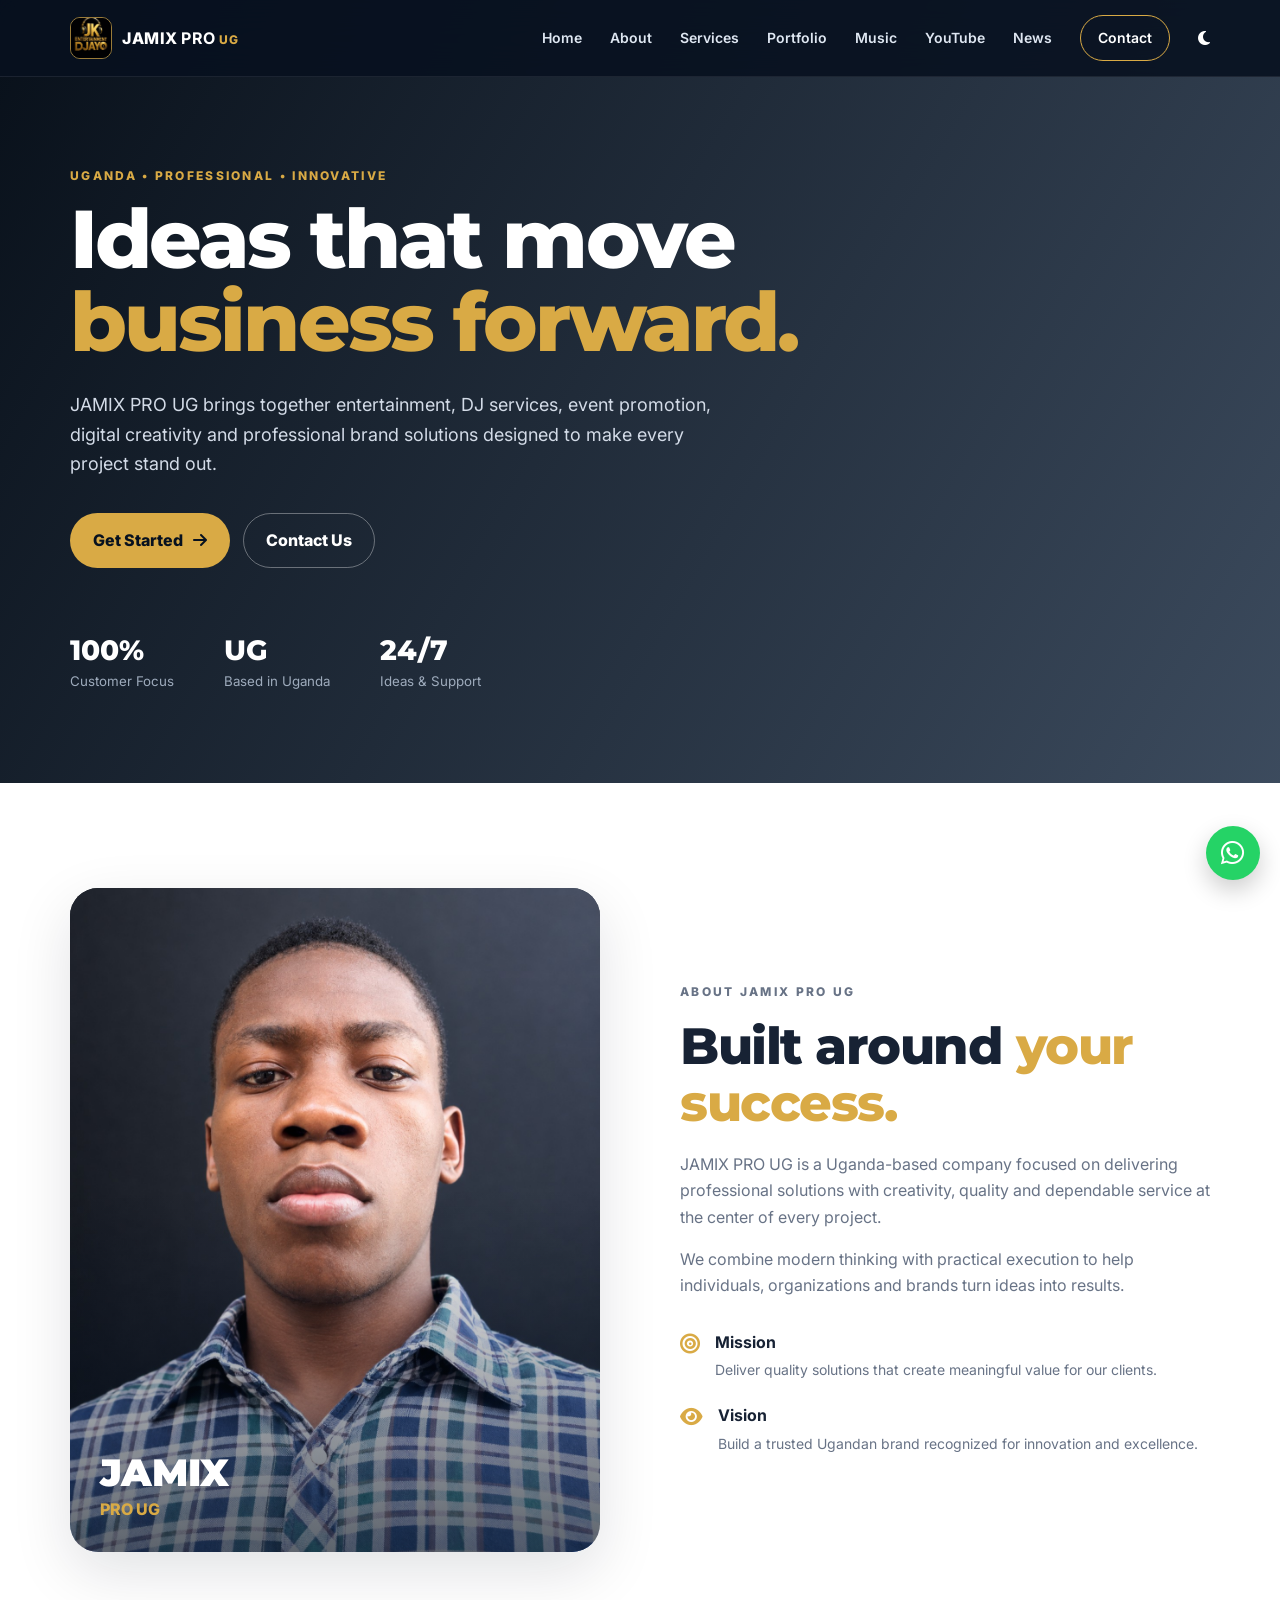
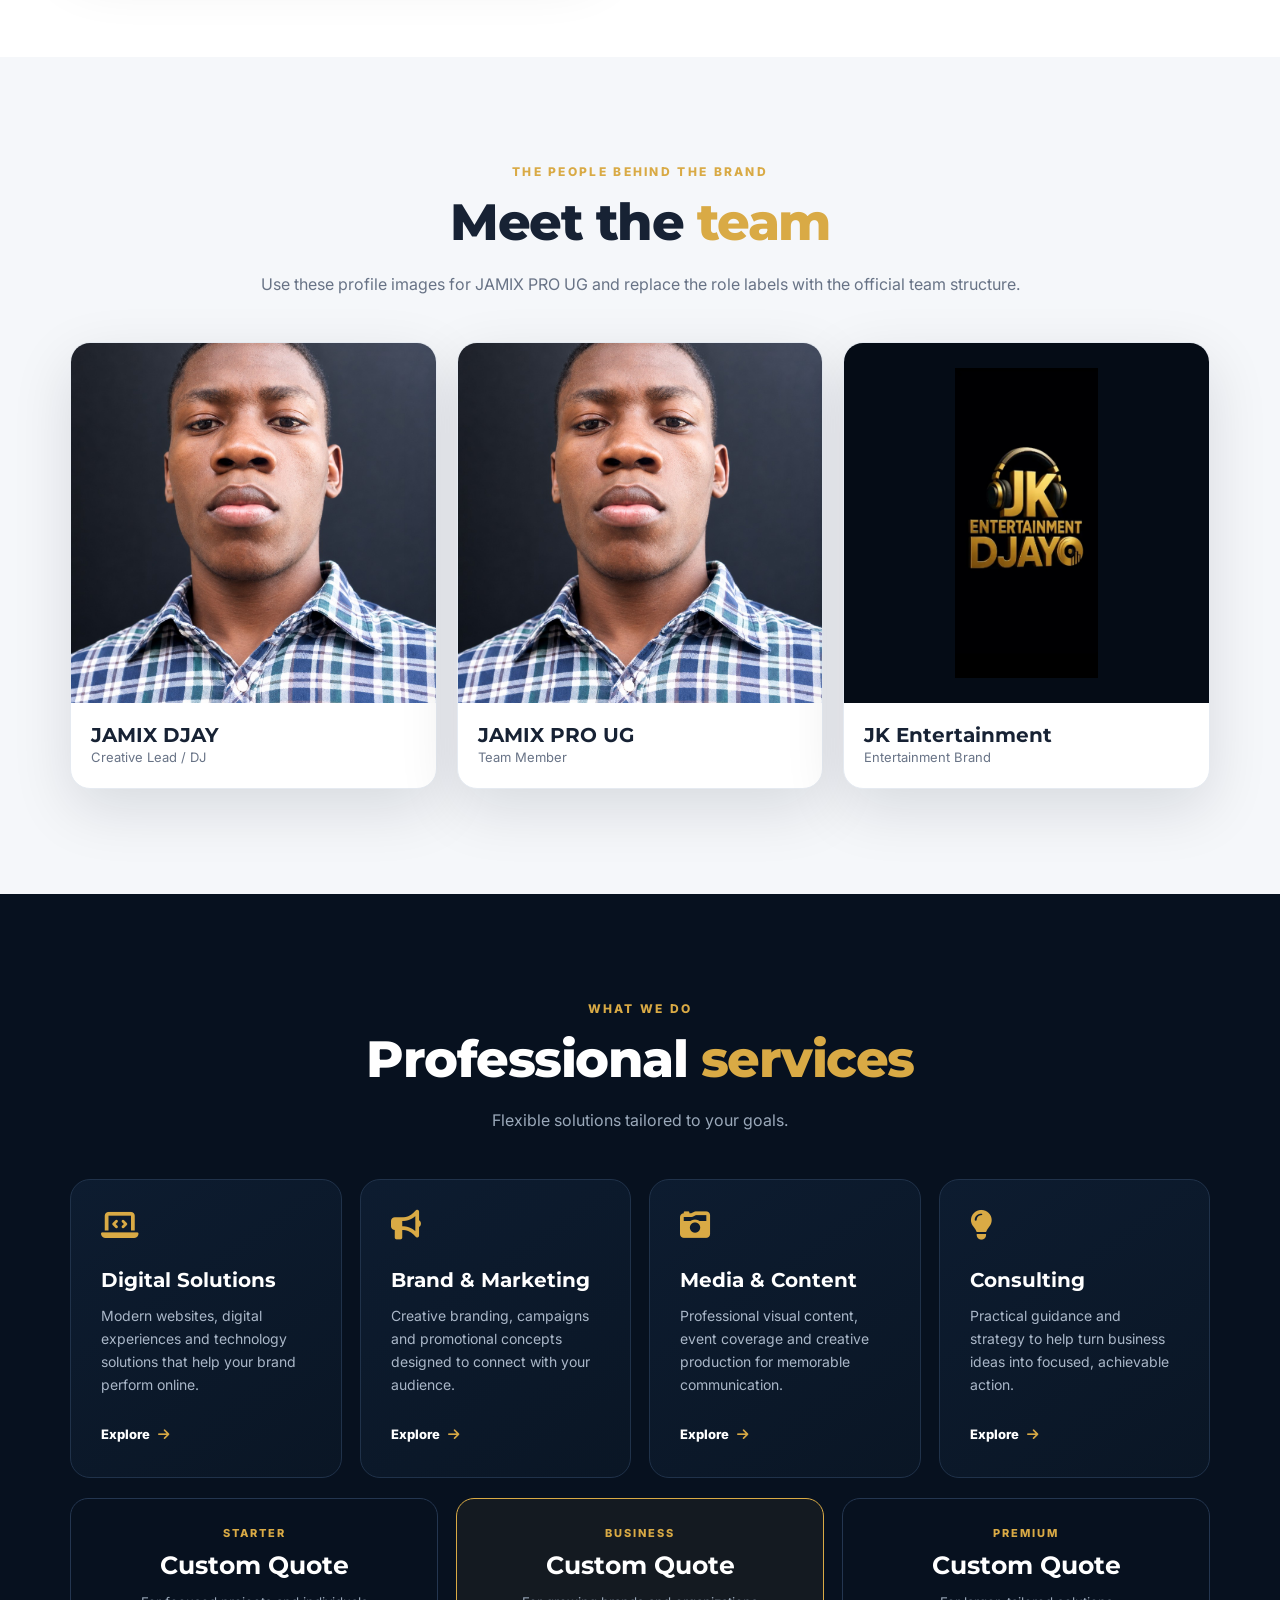
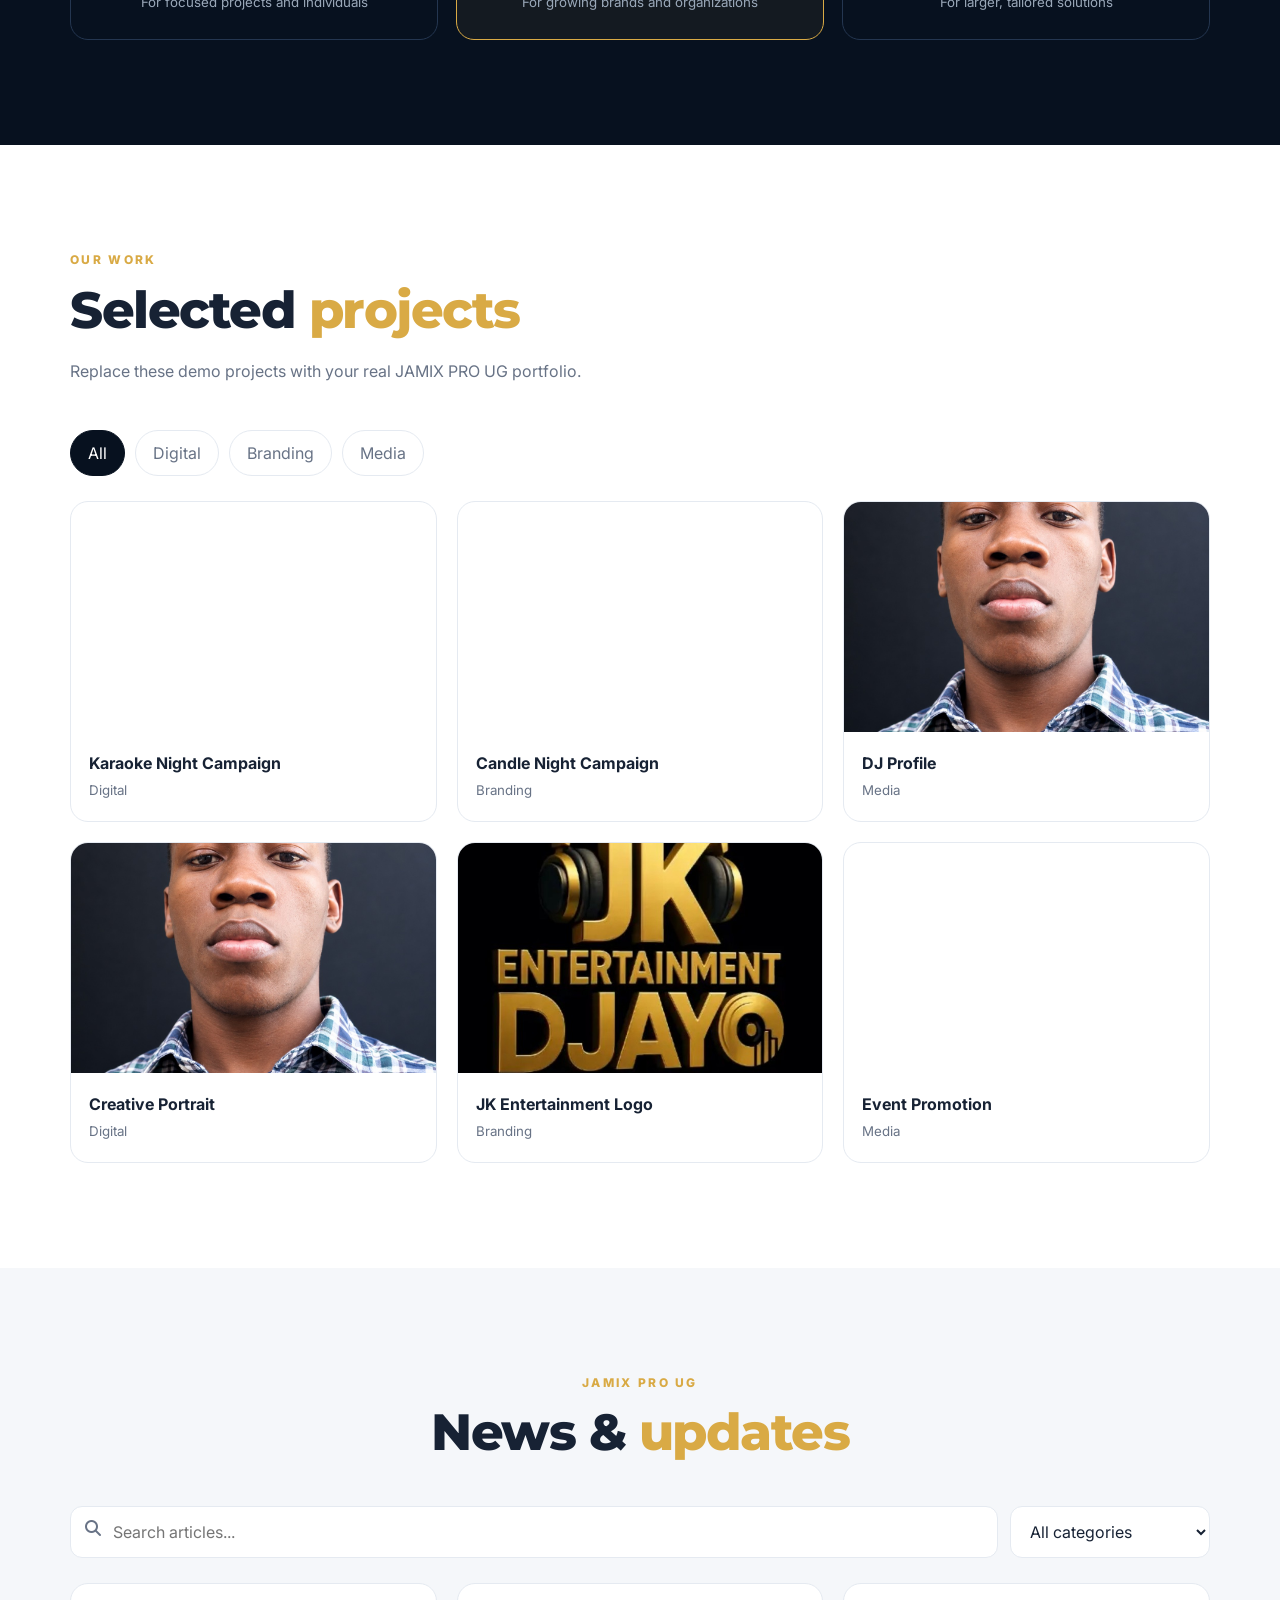
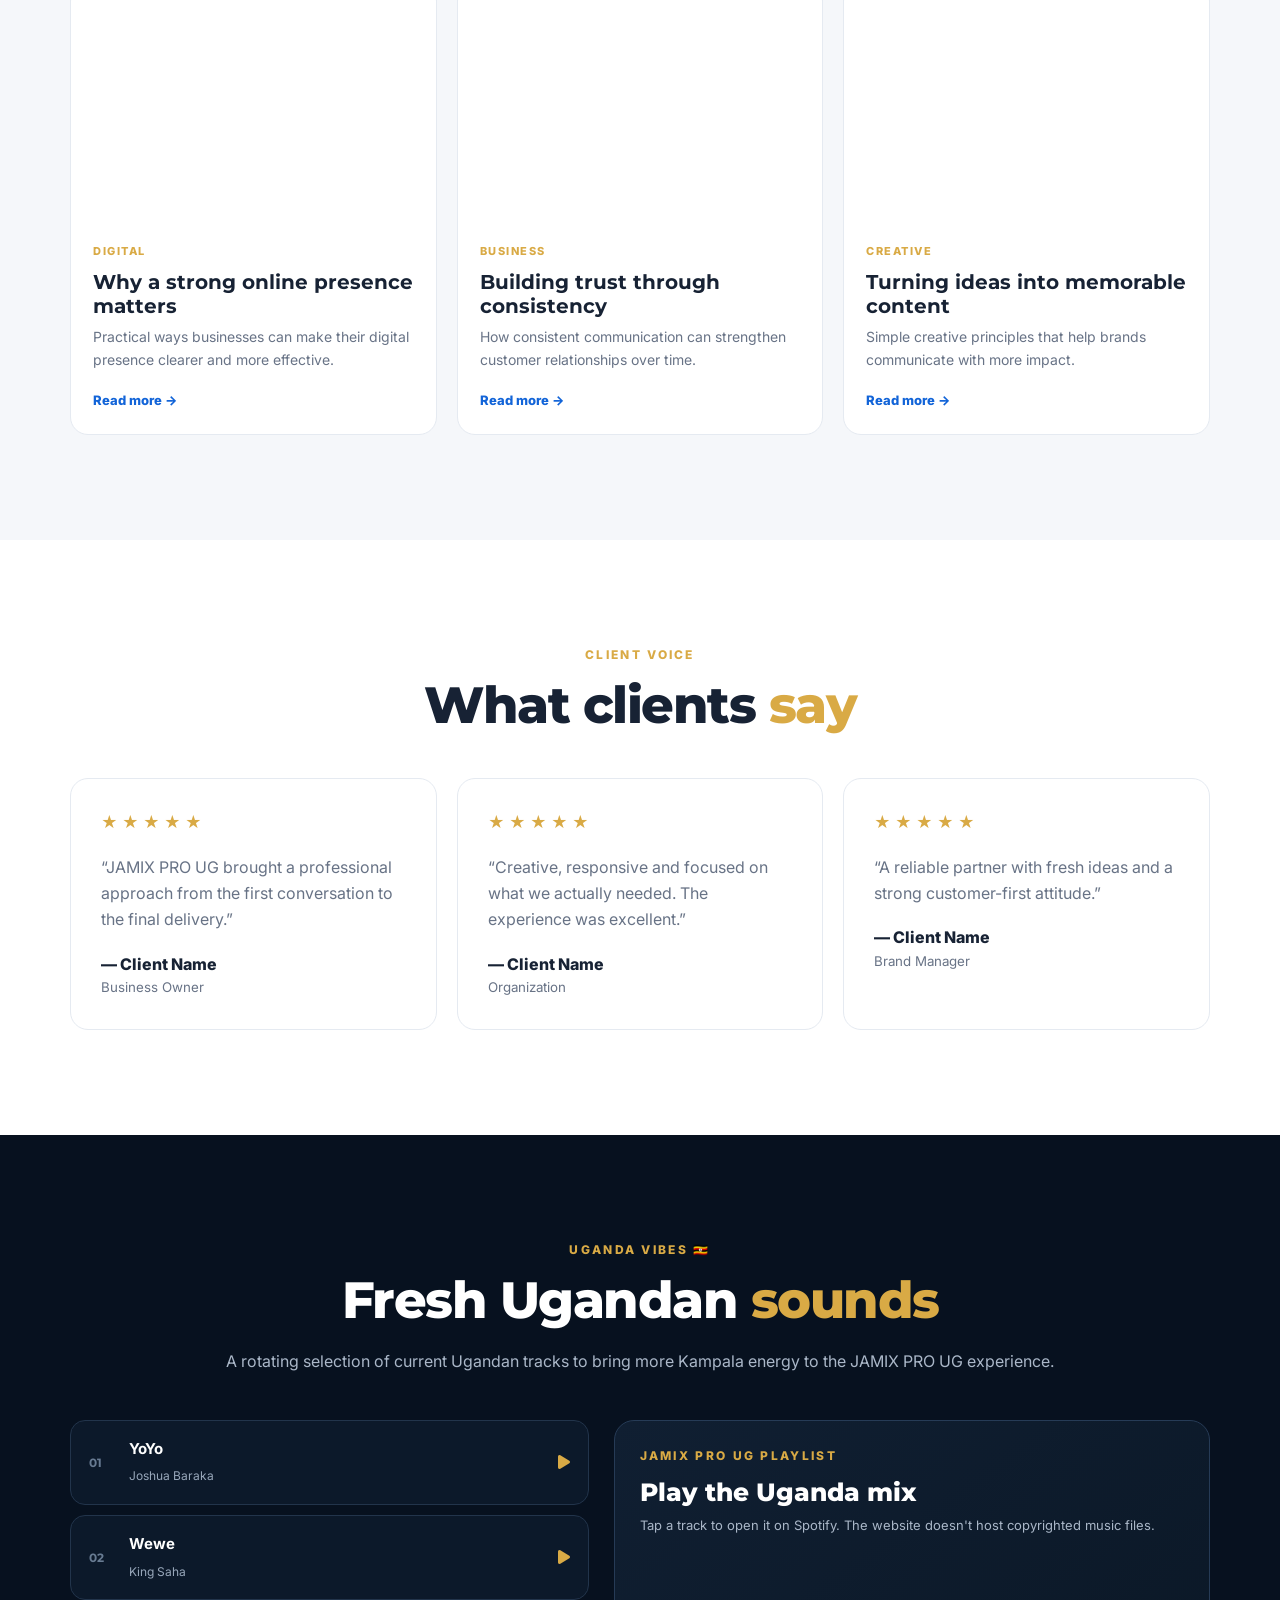
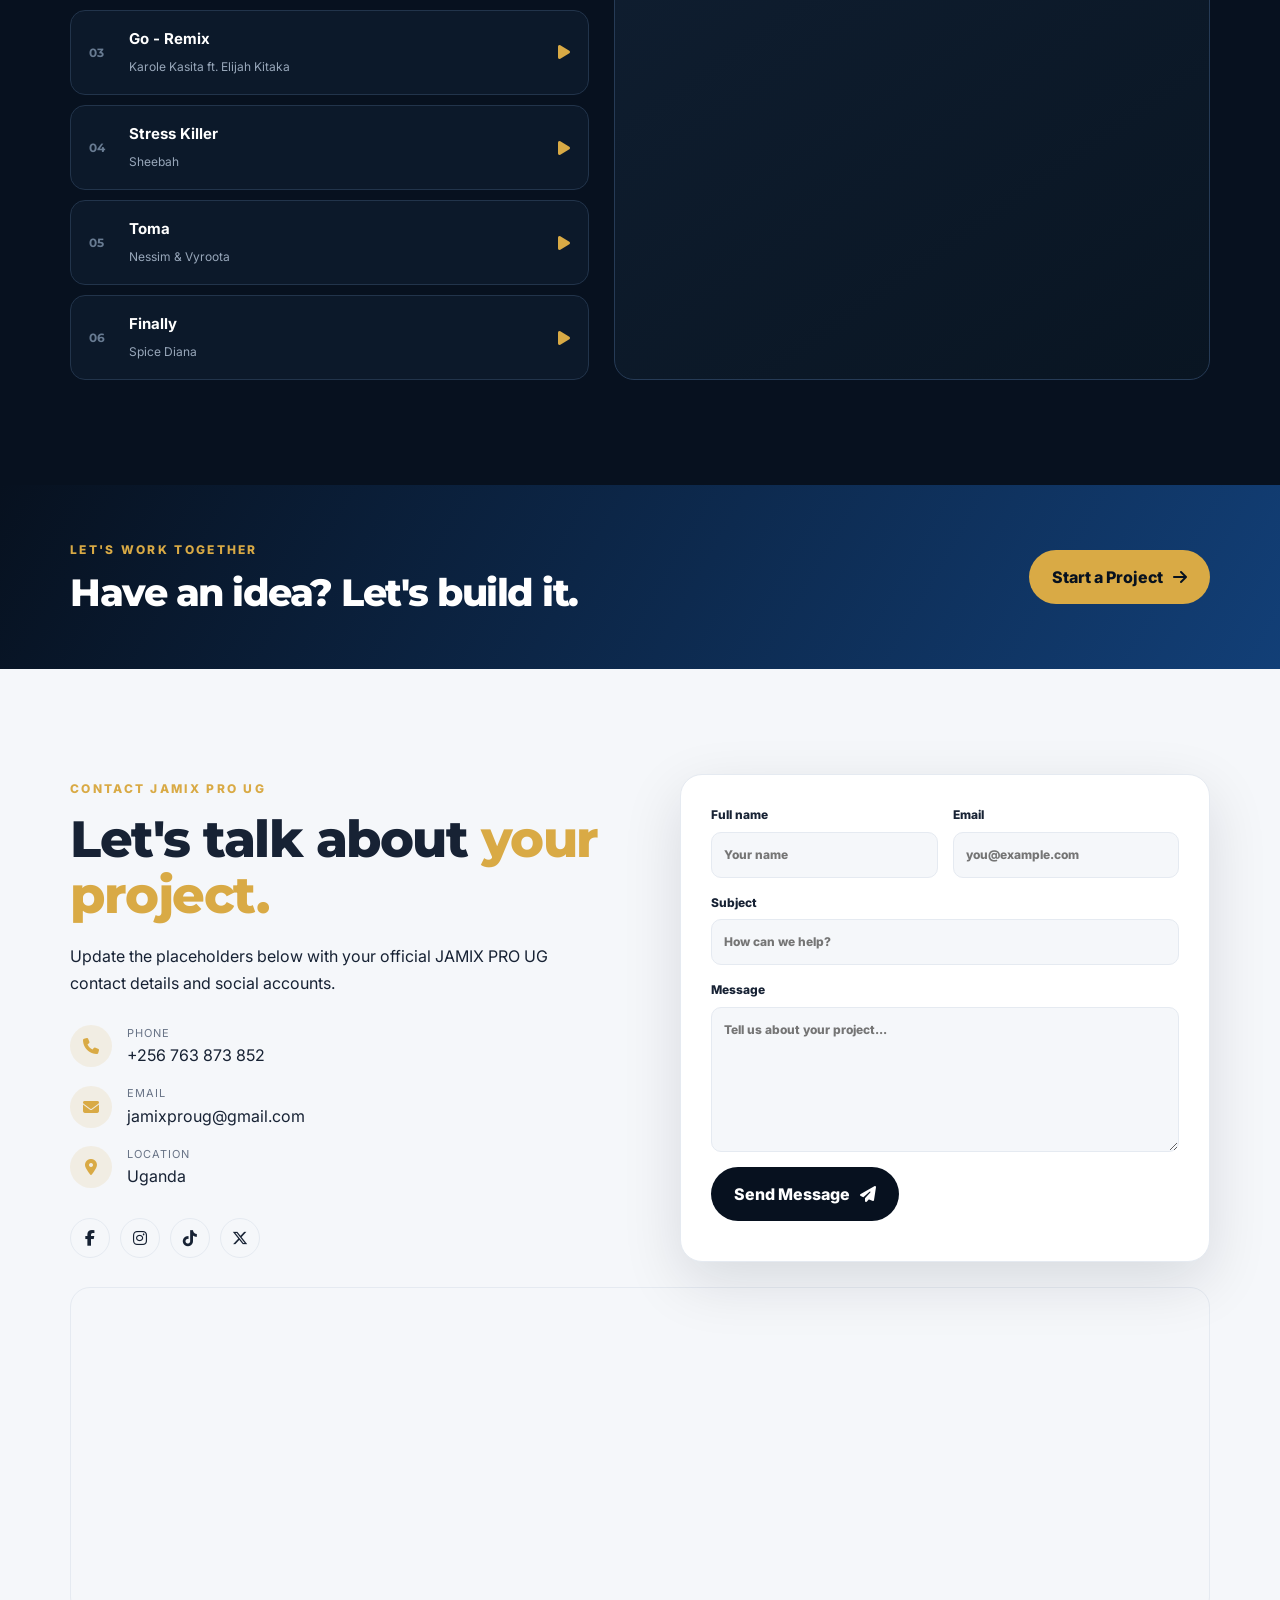
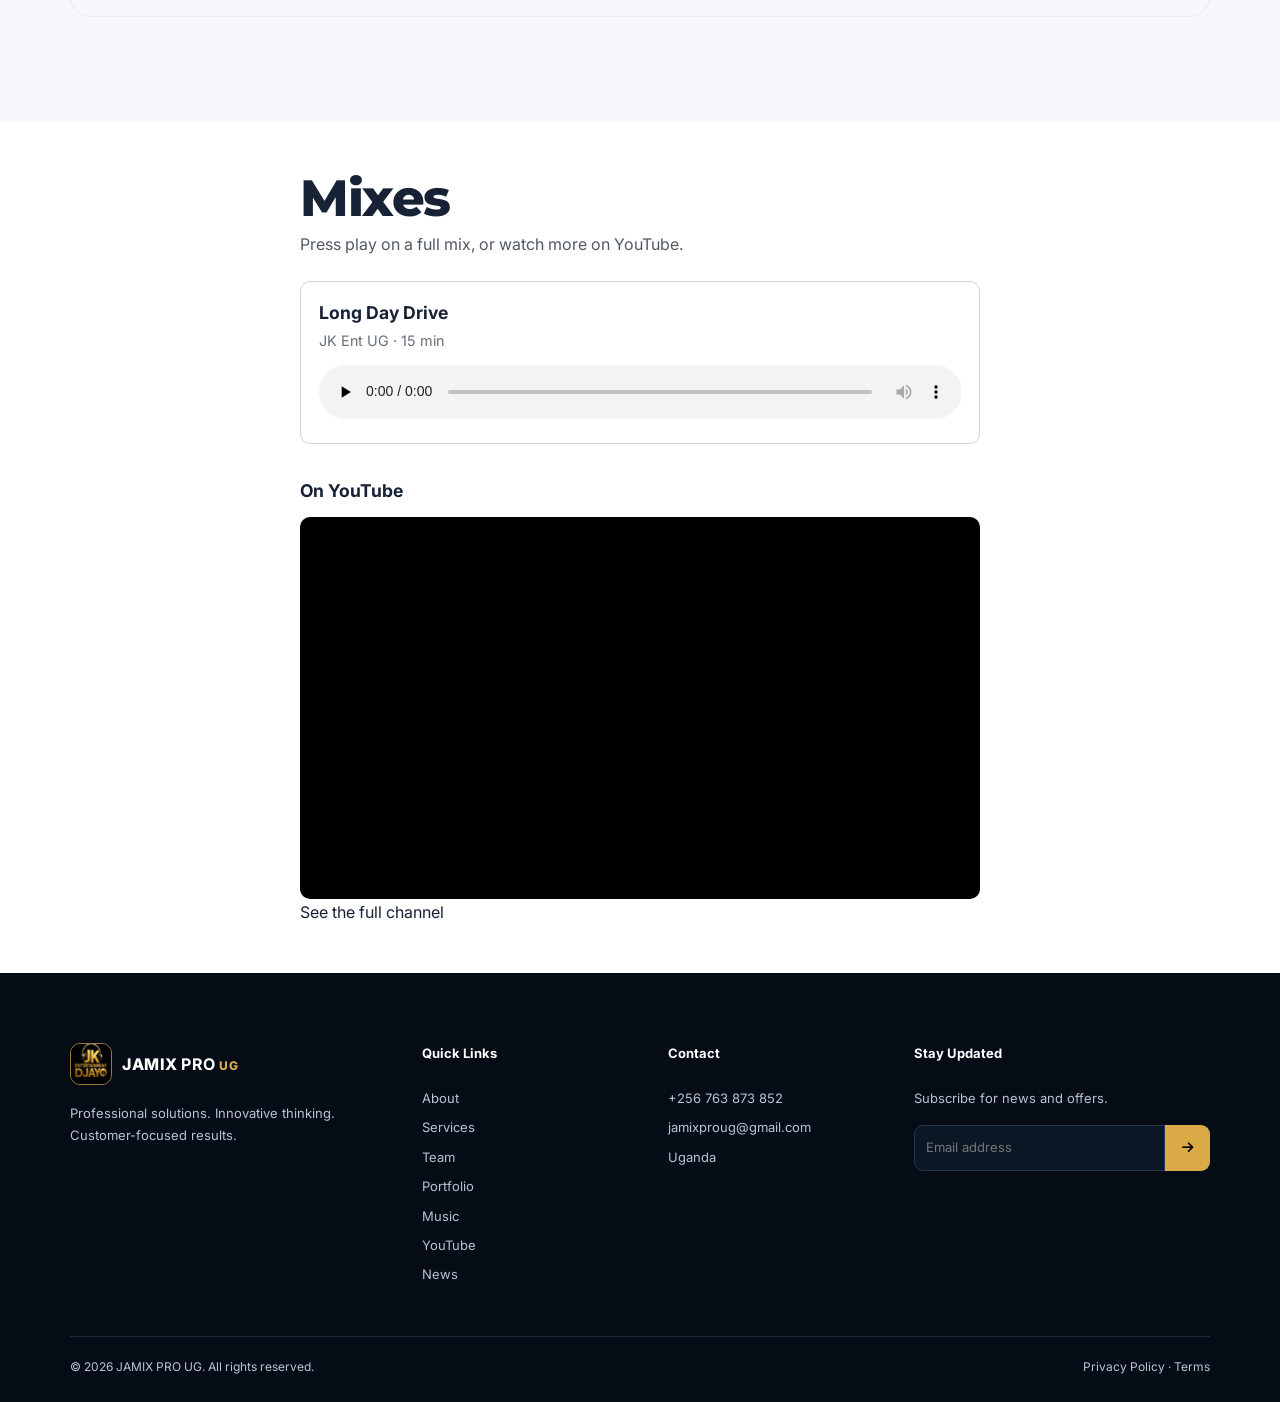
==== commit 631ec101: "Add mixes section with audio and YouTube links Added a new mixes section with audio and YouTube embe" ====
--- a/index.html
+++ b/index.html
@@ -198,6 +198,51 @@
   <div class="container map-wrap reveal"><iframe title="Map of Uganda" src="https://www.google.com/maps?q=Kampala,Uganda&output=embed" loading="lazy"></iframe></div>
 </section>
 </main>
+<!-- ===== MIXES SECTION: paste where you want it on your page ===== -->
+<section id="mixes" class="jk-mixes">
+  <h2>Mixes</h2>
+  <p class="jk-mixes-intro">Press play on a full mix, or watch more on YouTube.</p>
+
+  <!-- Mix 1: audio file. Upload the MP3 to the "assets" folder in your repo -->
+  <article class="jk-mix">
+    <h3>Long Day Drive</h3>
+    <p class="jk-mix-meta">JK Ent UG &middot; 15 min</p>
+    <audio controls preload="none" src="assets/long_day_drive.mp3">
+      Your browser can't play this audio. <a href="assets/long_day_drive.mp3">Download the mix</a>.
+    </audio>
+  </article>
+
+  <!-- More mixes: copy the <article> block above, change the title and file name -->
+
+  <!-- YouTube: shows the latest uploads from your channel -->
+  <div class="jk-yt">
+    <h3>On YouTube</h3>
+    <div class="jk-yt-frame">
+      <iframe
+        src="https://www.youtube.com/embed?listType=playlist&list=UUuQr277r83kB_ZJcb7hwJCg"
+        title="JamixProug on YouTube"
+        loading="lazy"
+        allow="accelerometer; encrypted-media; picture-in-picture"
+        allowfullscreen></iframe>
+    </div>
+    <p><a href="https://www.youtube.com/@jamixproug" target="_blank" rel="noopener">See the full channel</a></p>
+  </div>
+</section>
+
+<style>
+  .jk-mixes { max-width: 720px; margin: 3rem auto; padding: 0 1.25rem; }
+  .jk-mixes h2 { margin: 0 0 .25rem; }
+  .jk-mixes-intro { margin: 0 0 1.5rem; opacity: .75; }
+  .jk-mix { margin: 0 0 1.5rem; padding: 1rem 1.1rem; border: 1px solid currentColor; border-color: rgba(128,128,128,.35); border-radius: 10px; }
+  .jk-mix h3 { margin: 0; font-size: 1.1rem; }
+  .jk-mix-meta { margin: .15rem 0 .75rem; opacity: .65; font-size: .9rem; }
+  .jk-mix audio { width: 100%; }
+  .jk-yt { margin-top: 2rem; }
+  .jk-yt h3 { margin: 0 0 .75rem; font-size: 1.1rem; }
+  .jk-yt-frame { position: relative; aspect-ratio: 16 / 9; border-radius: 10px; overflow: hidden; background: #000; }
+  .jk-yt-frame iframe { position: absolute; inset: 0; width: 100%; height: 100%; border: 0; }
+</style>
+<!-- ===== END MIXES SECTION ===== -->
 
 <footer class="footer">
   <div class="container footer-grid">
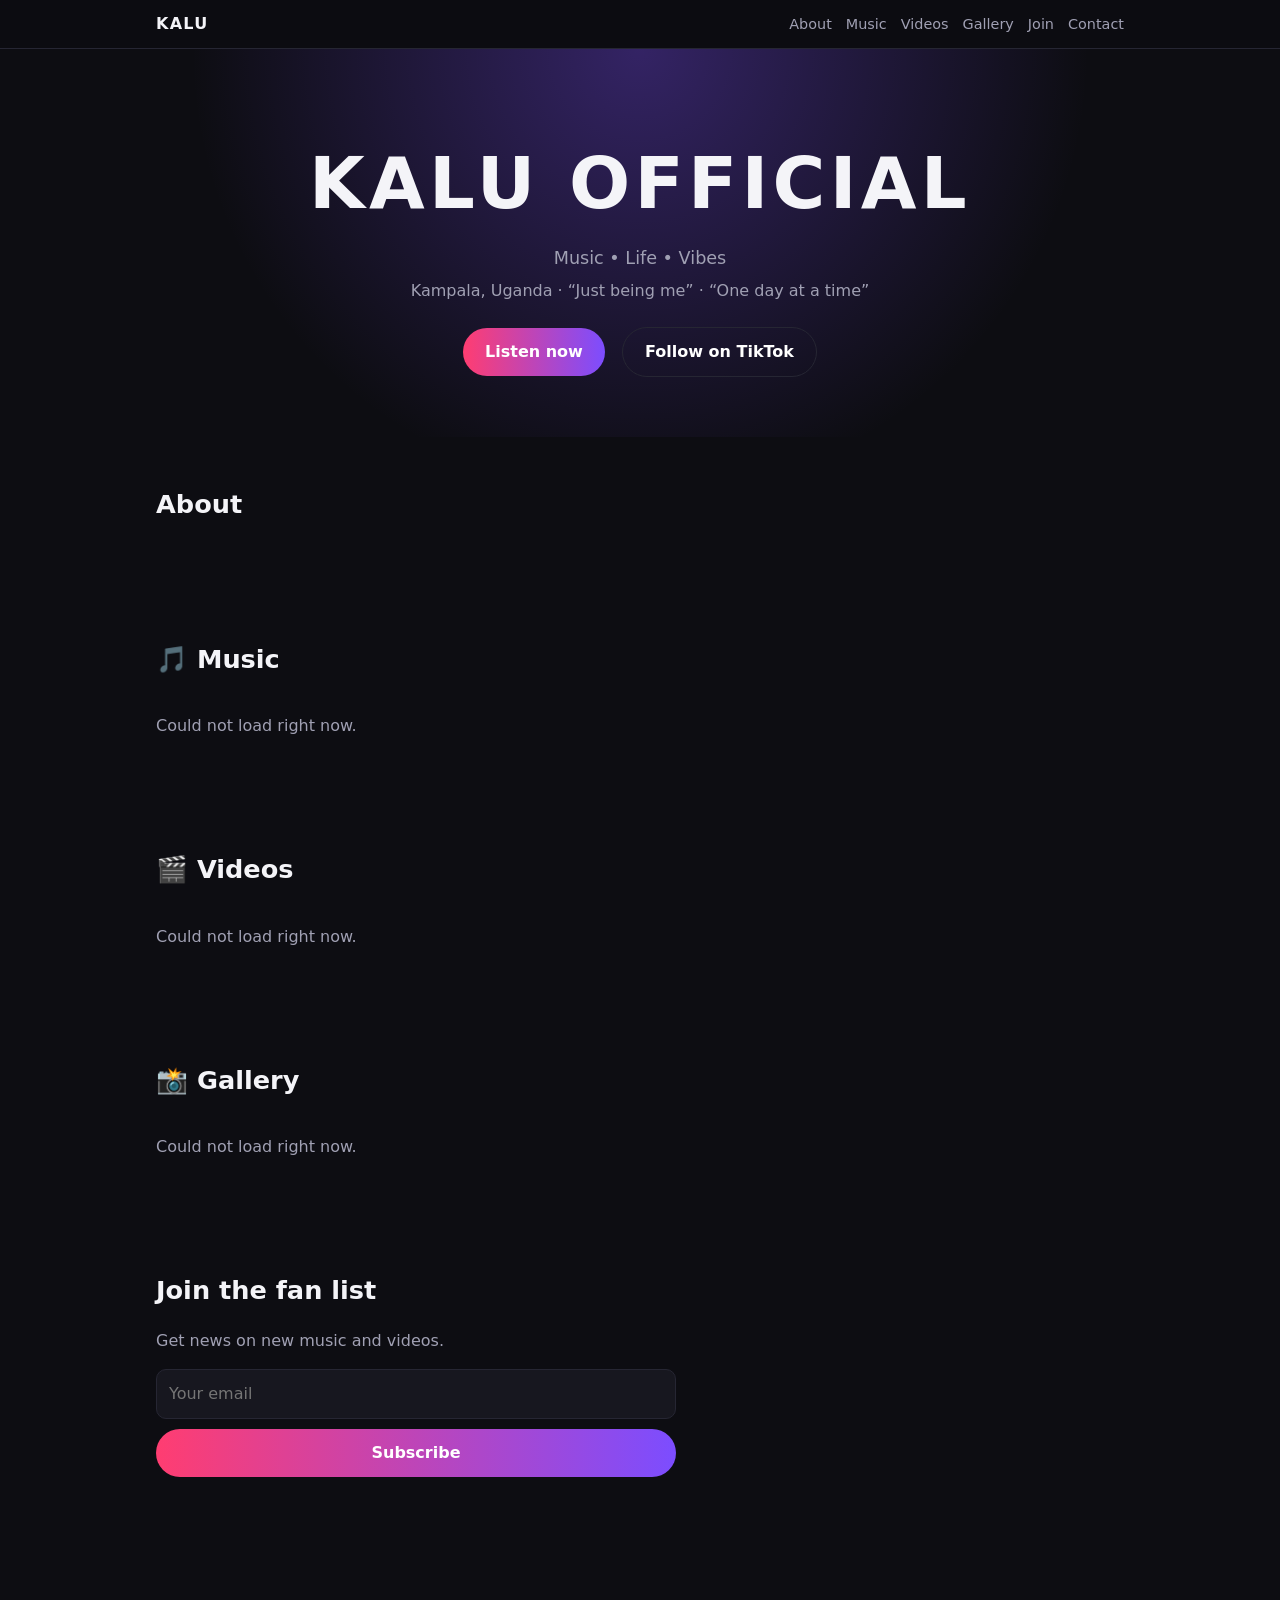
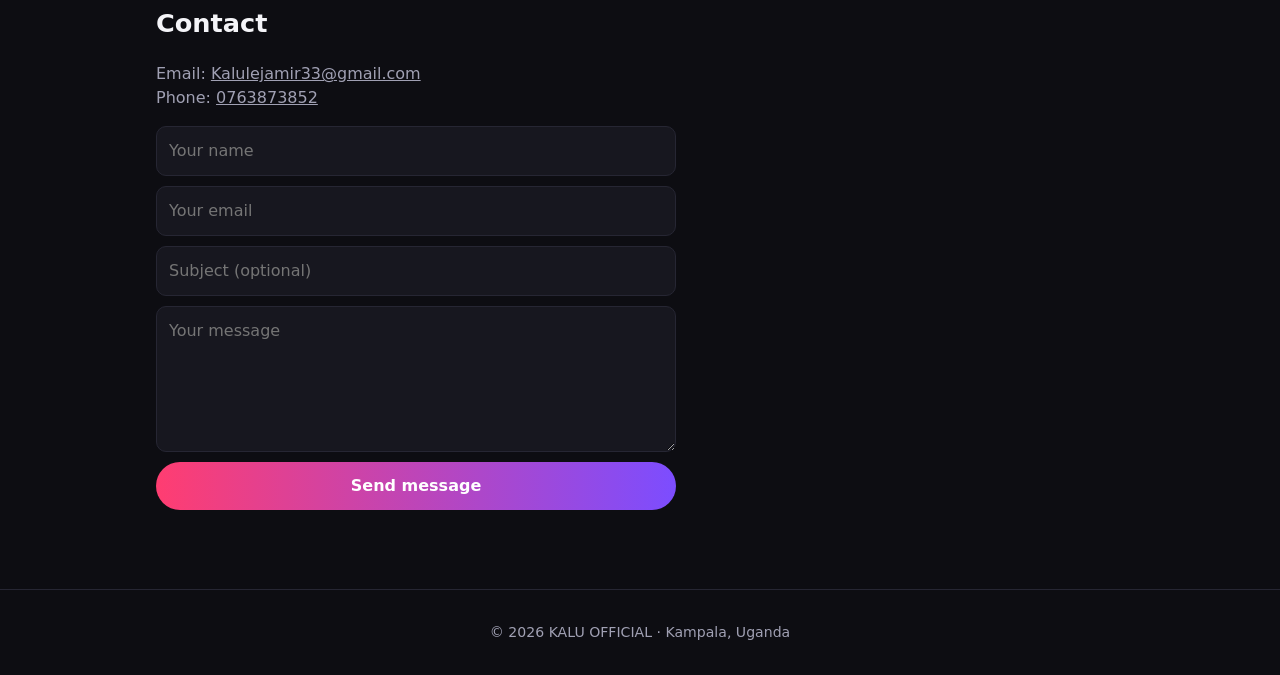
==== commit ee5d6a11: "Update print statement from 'Hello' to 'Goodbye'" ====
--- a/index.html
+++ b/index.html
@@ -1,263 +1,215 @@
 <!DOCTYPE html>
 <html lang="en">
 <head>
-  <meta charset="UTF-8">
-  <meta name="viewport" content="width=device-width, initial-scale=1.0">
-  <meta name="description" content="JAMIX PRO UG — professional, innovative and customer-focused services in Uganda.">
-  <meta name="theme-color" content="#07111f">
-  <title>JAMIX PRO UG | Professional Solutions in Uganda</title>
-  <link rel="preconnect" href="https://fonts.googleapis.com">
-  <link rel="preconnect" href="https://fonts.gstatic.com" crossorigin>
-  <link href="https://fonts.googleapis.com/css2?family=Inter:wght@400;500;600;700;800&family=Montserrat:wght@700;800;900&display=swap" rel="stylesheet">
-  <link rel="stylesheet" href="style.css">
-  <link rel="stylesheet" href="https://cdnjs.cloudflare.com/ajax/libs/font-awesome/6.5.2/css/all.min.css">
+<meta charset="utf-8">
+<meta name="viewport" content="width=device-width, initial-scale=1">
+<title>KALU OFFICIAL · Music • Life • Vibes</title>
+<meta name="description" content="Official website of KALU OFFICIAL from Kampala, Uganda. Music, videos and vibes.">
+<style>
+  :root{--bg:#0d0d12;--card:#17171f;--text:#f4f4f8;--muted:#a0a0b3;--accent:#ff3d71;--accent2:#7c4dff;--line:#262633}
+  *{box-sizing:border-box}
+  html{scroll-behavior:smooth}
+  body{margin:0;font-family:system-ui,-apple-system,Segoe UI,sans-serif;background:var(--bg);color:var(--text);line-height:1.5}
+  a{color:inherit}
+  header{position:sticky;top:0;z-index:10;background:rgba(13,13,18,.9);backdrop-filter:blur(8px);border-bottom:1px solid var(--line)}
+  .bar{max-width:1000px;margin:auto;padding:12px 16px;display:flex;justify-content:space-between;align-items:center}
+  .logo{font-weight:800;letter-spacing:.08em}
+  nav a{margin-left:14px;text-decoration:none;color:var(--muted);font-size:.9rem}
+  nav a:hover{color:var(--text)}
+  .hero{text-align:center;padding:80px 16px 60px;background:radial-gradient(circle at 50% 0,rgba(124,77,255,.35),transparent 60%)}
+  .hero h1{font-size:clamp(2.4rem,9vw,4.5rem);margin:0;letter-spacing:.06em}
+  .hero p{color:var(--muted);margin:8px 0}
+  .tag{font-size:1.1rem;color:var(--text)}
+  .btn{display:inline-block;margin:16px 6px 0;padding:12px 22px;border-radius:999px;border:0;font:inherit;font-weight:600;cursor:pointer;text-decoration:none;color:#fff;background:linear-gradient(90deg,var(--accent),var(--accent2))}
+  .btn.ghost{background:transparent;border:1px solid var(--line)}
+  section{max-width:1000px;margin:auto;padding:48px 16px}
+  h2{margin:0 0 20px;font-size:1.6rem}
+  .grid{display:grid;grid-template-columns:repeat(auto-fill,minmax(250px,1fr));gap:14px}
+  .card{background:var(--card);border:1px solid var(--line);border-radius:14px;overflow:hidden;display:flex;flex-direction:column}
+  .card .thumb{aspect-ratio:16/9;background:linear-gradient(135deg,var(--accent2),var(--accent));display:flex;align-items:center;justify-content:center;font-size:2.2rem}
+  .card .thumb img,.card iframe{width:100%;height:100%;object-fit:cover;border:0;display:block}
+  .card .body{padding:12px 14px}
+  .card h3{margin:0 0 4px;font-size:1rem}
+  .card p{margin:0 0 8px;color:var(--muted);font-size:.88rem}
+  .card a.play{color:var(--accent);font-weight:600;text-decoration:none;font-size:.9rem}
+  .empty{color:var(--muted)}
+  form{display:grid;gap:10px;max-width:520px}
+  input,textarea{font:inherit;padding:12px;border-radius:10px;border:1px solid var(--line);background:var(--card);color:var(--text);width:100%}
+  .hp{position:absolute;left:-9999px}
+  .msg{min-height:1.4em;font-size:.92rem}
+  .ok{color:#4cd98a}.bad{color:#ff6b6b}
+  .contact-info{color:var(--muted);margin-bottom:16px}
+  .about{display:flex;gap:20px;align-items:flex-start;flex-wrap:wrap}
+  .about img{width:min(260px,100%);border-radius:16px;object-fit:cover}
+  .about p{flex:1;min-width:240px;margin:0;white-space:pre-line;color:var(--muted);font-size:1.05rem}
+  .gal{border-radius:12px;overflow:hidden;background:var(--card);border:1px solid var(--line)}
+  .gal img{width:100%;aspect-ratio:1;object-fit:cover;display:block}
+  .gal span{display:block;padding:8px 10px;font-size:.85rem;color:var(--muted)}
+  footer{text-align:center;color:var(--muted);padding:32px 16px;border-top:1px solid var(--line);font-size:.88rem}
+</style>
 </head>
 <body>
-<header class="site-header" id="top">
-  <nav class="nav container">
-    <a class="brand" href="#home" aria-label="JAMIX PRO UG home">
-      <span class="brand-logo"><img src="assets/jk-logo.jpg" alt="JAMIX PRO UG logo"></span><span>JAMIX <b>PRO</b> <em>UG</em></span>
-    </a>
-    <button class="nav-toggle" id="navToggle" aria-label="Open menu" aria-expanded="false"><i class="fa-solid fa-bars"></i></button>
-    <div class="nav-links" id="navLinks">
-      <a href="#home">Home</a><a href="#about">About</a><a href="#services">Services</a>
-      <a href="#portfolio">Portfolio</a><a href="#music">Music</a><a href="#youtube">YouTube</a><a href="#news">News</a><a href="#contact" class="nav-cta">Contact</a>
-      <button class="theme-toggle" id="themeToggle" aria-label="Toggle dark mode"><i class="fa-solid fa-moon"></i></button>
-    </div>
-  </nav>
-</header>
-
-<main>
-<section class="hero" id="home">
-  <div class="hero-overlay"></div>
-  <div class="container hero-content reveal">
-    <p class="eyebrow">UGANDA • PROFESSIONAL • INNOVATIVE</p>
-    <h1>Ideas that move<br><span>business forward.</span></h1>
-    <p class="hero-copy">JAMIX PRO UG brings together entertainment, DJ services, event promotion, digital creativity and professional brand solutions designed to make every project stand out.</p>
-    <div class="hero-actions">
-      <a class="btn btn-gold" href="#services">Get Started <i class="fa-solid fa-arrow-right"></i></a>
-      <a class="btn btn-outline" href="#contact">Contact Us</a>
-    </div>
-    <div class="hero-stats">
-      <div><strong>100%</strong><small>Customer Focus</small></div>
-      <div><strong>UG</strong><small>Based in Uganda</small></div>
-      <div><strong>24/7</strong><small>Ideas & Support</small></div>
-    </div>
-  </div>
+<header><div class="bar">
+  <div class="logo">KALU</div>
+  <nav><a href="#about">About</a><a href="#music">Music</a><a href="#videos">Videos</a><a href="#gallery">Gallery</a><a href="#fans">Join</a><a href="#contact">Contact</a></nav>
+</div></header>
+
+<div class="hero">
+  <h1>KALU OFFICIAL</h1>
+  <p class="tag">Music • Life • Vibes</p>
+  <p>Kampala, Uganda · “Just being me” · “One day at a time”</p>
+  <a class="btn" href="#music">Listen now</a>
+  <a class="btn ghost" href="https://www.tiktok.com/@iamkalu.official" target="_blank" rel="noopener">Follow on TikTok</a>
+</div>
+
+<section id="about">
+  <h2>About</h2>
+  <div class="about"><img id="aboutPhoto" alt="KALU" hidden><p id="aboutText"></p></div>
 </section>
 
-<section class="section intro" id="about">
-  <div class="container split">
-    <div class="section-image reveal">
-      <div class="image-card about-photo"><img src="assets/team-portrait.jpg" alt="JAMIX PRO UG team member"><div class="image-badge"><strong>JAMIX</strong><span>PRO UG</span></div></div>
-    </div>
-    <div class="reveal">
-      <p class="eyebrow">ABOUT JAMIX PRO UG</p>
-      <h2>Built around <span>your success.</span></h2>
-      <p>JAMIX PRO UG is a Uganda-based company focused on delivering professional solutions with creativity, quality and dependable service at the center of every project.</p>
-      <p>We combine modern thinking with practical execution to help individuals, organizations and brands turn ideas into results.</p>
-      <div class="values">
-        <div><i class="fa-solid fa-bullseye"></i><div><b>Mission</b><p>Deliver quality solutions that create meaningful value for our clients.</p></div></div>
-        <div><i class="fa-solid fa-eye"></i><div><b>Vision</b><p>Build a trusted Ugandan brand recognized for innovation and excellence.</p></div></div>
-      </div>
-    </div>
-  </div>
+<section id="music"><h2>🎵 Music</h2><div class="grid" id="musicGrid"><p class="empty">Loading…</p></div></section>
+<section id="videos"><h2>🎬 Videos</h2><div class="grid" id="videoGrid"><p class="empty">Loading…</p></div></section>
+
+<section id="gallery"><h2>📸 Gallery</h2><div class="grid" id="galGrid"><p class="empty">Loading…</p></div></section>
+
+<section id="fans">
+  <h2>Join the fan list</h2>
+  <p class="contact-info">Get news on new music and videos.</p>
+  <form id="subForm">
+    <input type="email" name="email" placeholder="Your email" required>
+    <button class="btn" type="submit" style="margin:0">Subscribe</button>
+    <div class="msg" id="subMsg"></div>
+  </form>
 </section>
 
-<section class="section team-section" id="team">
-  <div class="container">
-    <div class="section-heading center reveal"><p class="eyebrow">THE PEOPLE BEHIND THE BRAND</p><h2>Meet the <span>team</span></h2><p>Use these profile images for JAMIX PRO UG and replace the role labels with the official team structure.</p></div>
-    <div class="team-grid">
-      <article class="team-card reveal"><div class="team-photo"><img src="assets/jamix-portrait.jpg" alt="JAMIX PRO UG profile"></div><div><h3>JAMIX DJAY</h3><p>Creative Lead / DJ</p></div></article>
-      <article class="team-card reveal"><div class="team-photo"><img src="assets/team-portrait.jpg" alt="JAMIX PRO UG team member"></div><div><h3>JAMIX PRO UG</h3><p>Team Member</p></div></article>
-      <article class="team-card reveal"><div class="team-photo logo-photo"><img src="assets/jk-logo.jpg" alt="JK Entertainment DJAY logo"></div><div><h3>JK Entertainment</h3><p>Entertainment Brand</p></div></article>
-    </div>
-  </div>
+<section id="contact">
+  <h2>Contact</h2>
+  <p class="contact-info">
+    Email: <a href="mailto:Kalulejamir33@gmail.com">Kalulejamir33@gmail.com</a><br>
+    Phone: <a href="tel:0763873852">0763873852</a>
+  </p>
+  <form id="contactForm">
+    <input name="name" placeholder="Your name" required maxlength="100">
+    <input type="email" name="email" placeholder="Your email" required>
+    <input name="subject" placeholder="Subject (optional)" maxlength="150">
+    <textarea name="message" rows="5" placeholder="Your message" required maxlength="3000"></textarea>
+    <input class="hp" name="website" tabindex="-1" autocomplete="off" aria-hidden="true">
+    <button class="btn" type="submit" style="margin:0">Send message</button>
+    <div class="msg" id="contactMsg"></div>
+  </form>
 </section>
 
-<section class="section dark-section" id="services">
-  <div class="container">
-    <div class="section-heading center reveal"><p class="eyebrow">WHAT WE DO</p><h2>Professional <span>services</span></h2><p>Flexible solutions tailored to your goals.</p></div>
-    <div class="cards services-grid">
-      <article class="service-card reveal"><i class="fa-solid fa-laptop-code"></i><h3>Digital Solutions</h3><p>Modern websites, digital experiences and technology solutions that help your brand perform online.</p><a href="#contact">Explore <i class="fa-solid fa-arrow-right"></i></a></article>
-      <article class="service-card reveal"><i class="fa-solid fa-bullhorn"></i><h3>Brand & Marketing</h3><p>Creative branding, campaigns and promotional concepts designed to connect with your audience.</p><a href="#contact">Explore <i class="fa-solid fa-arrow-right"></i></a></article>
-      <article class="service-card reveal"><i class="fa-solid fa-camera-retro"></i><h3>Media & Content</h3><p>Professional visual content, event coverage and creative production for memorable communication.</p><a href="#contact">Explore <i class="fa-solid fa-arrow-right"></i></a></article>
-      <article class="service-card reveal"><i class="fa-solid fa-lightbulb"></i><h3>Consulting</h3><p>Practical guidance and strategy to help turn business ideas into focused, achievable action.</p><a href="#contact">Explore <i class="fa-solid fa-arrow-right"></i></a></article>
-    </div>
-    <div class="pricing reveal">
-      <div><span>STARTER</span><strong>Custom Quote</strong><small>For focused projects and individuals</small></div>
-      <div class="featured"><span>BUSINESS</span><strong>Custom Quote</strong><small>For growing brands and organizations</small></div>
-      <div><span>PREMIUM</span><strong>Custom Quote</strong><small>For larger, tailored solutions</small></div>
-    </div>
-  </div>
-</section>
-
-<section class="section" id="portfolio">
-  <div class="container">
-    <div class="section-heading reveal"><p class="eyebrow">OUR WORK</p><h2>Selected <span>projects</span></h2><p>Replace these demo projects with your real JAMIX PRO UG portfolio.</p></div>
-    <div class="filters reveal">
-      <button class="filter active" data-filter="all">All</button><button class="filter" data-filter="digital">Digital</button><button class="filter" data-filter="brand">Branding</button><button class="filter" data-filter="media">Media</button>
-    </div>
-    <div class="portfolio-grid">
-      <button class="project reveal" data-category="digital" data-title="Karaoke Night Campaign" data-desc="A polished digital presence designed for a modern Ugandan brand."><span class="project-img user-poster poster1"></span><span><b>Karaoke Night Campaign</b><small>Digital</small></span></button>
-      <button class="project reveal" data-category="brand" data-title="Candle Night Campaign" data-desc="A clean identity system built around clarity, recognition and consistency."><span class="project-img user-poster poster2"></span><span><b>Candle Night Campaign</b><small>Branding</small></span></button>
-      <button class="project reveal" data-category="media" data-title="DJ Profile" data-desc="A visual campaign concept created to make a brand impossible to ignore."><span class="project-img user-poster portrait1"></span><span><b>DJ Profile</b><small>Media</small></span></button>
-      <button class="project reveal" data-category="digital" data-title="Creative Portrait" data-desc="A responsive platform concept with an emphasis on speed and usability."><span class="project-img user-poster portrait2"></span><span><b>Creative Portrait</b><small>Digital</small></span></button>
-      <button class="project reveal" data-category="brand" data-title="JK Entertainment Logo" data-desc="Professional visual direction for a customer-focused organization."><span class="project-img user-poster logo1"></span><span><b>JK Entertainment Logo</b><small>Branding</small></span></button>
-      <button class="project reveal" data-category="media" data-title="Event Promotion" data-desc="High-impact promotional visuals for an event and entertainment campaign."><span class="project-img user-poster poster1"></span><span><b>Event Promotion</b><small>Media</small></span></button>
-    </div>
-  </div>
-</section>
-
-<section class="section light-section" id="news">
-  <div class="container">
-    <div class="section-heading center reveal"><p class="eyebrow">JAMIX PRO UG</p><h2>News & <span>updates</span></h2></div>
-    <div class="news-tools"><div class="search"><i class="fa-solid fa-search"></i><input id="newsSearch" placeholder="Search articles..."></div><select id="newsCategory"><option value="all">All categories</option><option value="business">Business</option><option value="digital">Digital</option><option value="creative">Creative</option></select></div>
-    <div class="news-grid" id="newsGrid">
-      <article class="news-card reveal" data-category="digital"><div class="news-img n1"></div><div class="news-body"><span>Digital</span><h3>Why a strong online presence matters</h3><p>Practical ways businesses can make their digital presence clearer and more effective.</p><a href="#contact">Read more →</a></div></article>
-      <article class="news-card reveal" data-category="business"><div class="news-img n2"></div><div class="news-body"><span>Business</span><h3>Building trust through consistency</h3><p>How consistent communication can strengthen customer relationships over time.</p><a href="#contact">Read more →</a></div></article>
-      <article class="news-card reveal" data-category="creative"><div class="news-img n3"></div><div class="news-body"><span>Creative</span><h3>Turning ideas into memorable content</h3><p>Simple creative principles that help brands communicate with more impact.</p><a href="#contact">Read more →</a></div></article>
-    </div>
-  </div>
-</section>
-
-<section class="section testimonials">
-  <div class="container">
-    <div class="section-heading center reveal"><p class="eyebrow">CLIENT VOICE</p><h2>What clients <span>say</span></h2></div>
-    <div class="testimonial-grid">
-      <blockquote class="quote reveal"><div class="stars">★★★★★</div><p>“JAMIX PRO UG brought a professional approach from the first conversation to the final delivery.”</p><footer>— Client Name <small>Business Owner</small></footer></blockquote>
-      <blockquote class="quote reveal"><div class="stars">★★★★★</div><p>“Creative, responsive and focused on what we actually needed. The experience was excellent.”</p><footer>— Client Name <small>Organization</small></footer></blockquote>
-      <blockquote class="quote reveal"><div class="stars">★★★★★</div><p>“A reliable partner with fresh ideas and a strong customer-first attitude.”</p><footer>— Client Name <small>Brand Manager</small></footer></blockquote>
-    </div>
-  </div>
-</section>
-
-
-<section class="section music-section" id="music">
-  <div class="container">
-    <div class="section-heading center reveal">
-      <p class="eyebrow">UGANDA VIBES 🇺🇬</p>
-      <h2>Fresh Ugandan <span>sounds</span></h2>
-      <p>A rotating selection of current Ugandan tracks to bring more Kampala energy to the JAMIX PRO UG experience.</p>
-    </div>
-    <div class="music-layout">
-      <div class="music-list reveal">
-        <a class="track" href="https://open.spotify.com/search/YoYo%20Joshua%20Baraka" target="_blank" rel="noopener">
-          <span class="track-no">01</span><span class="track-info"><b>YoYo</b><small>Joshua Baraka</small></span><i class="fa-solid fa-play"></i>
-        </a>
-        <a class="track" href="https://open.spotify.com/search/Wewe%20King%20Saha" target="_blank" rel="noopener">
-          <span class="track-no">02</span><span class="track-info"><b>Wewe</b><small>King Saha</small></span><i class="fa-solid fa-play"></i>
-        </a>
-        <a class="track" href="https://open.spotify.com/search/Go%20Remix%20Karole%20Kasita%20Elijah%20Kitaka" target="_blank" rel="noopener">
-          <span class="track-no">03</span><span class="track-info"><b>Go - Remix</b><small>Karole Kasita ft. Elijah Kitaka</small></span><i class="fa-solid fa-play"></i>
-        </a>
-        <a class="track" href="https://open.spotify.com/search/Stress%20Killer%20Sheebah" target="_blank" rel="noopener">
-          <span class="track-no">04</span><span class="track-info"><b>Stress Killer</b><small>Sheebah</small></span><i class="fa-solid fa-play"></i>
-        </a>
-        <a class="track" href="https://open.spotify.com/search/Toma%20Nessim%20Vyroota" target="_blank" rel="noopener">
-          <span class="track-no">05</span><span class="track-info"><b>Toma</b><small>Nessim & Vyroota</small></span><i class="fa-solid fa-play"></i>
-        </a>
-        <a class="track" href="https://open.spotify.com/search/Finally%20Spice%20Diana" target="_blank" rel="noopener">
-          <span class="track-no">06</span><span class="track-info"><b>Finally</b><small>Spice Diana</small></span><i class="fa-solid fa-play"></i>
-        </a>
-      </div>
-      <div class="spotify-box reveal">
-        <p class="eyebrow">JAMIX PRO UG PLAYLIST</p>
-        <h3>Play the Uganda mix</h3>
-        <p>Tap a track to open it on Spotify. The website doesn't host copyrighted music files.</p>
-        <iframe title="Ugandan music playlist" src="https://open.spotify.com/embed/playlist/37i9dQZF1DX2gefVxxjXax?utm_source=generator" loading="lazy" allow="autoplay; clipboard-write; encrypted-media; fullscreen; picture-in-picture"></iframe>
-      </div>
-    </div>
-  </div>
-</section>
-
-<section class="cta-band">
-  <div class="container cta-inner reveal"><div><p class="eyebrow">LET'S WORK TOGETHER</p><h2>Have an idea? Let's build it.</h2></div><a href="#contact" class="btn btn-gold">Start a Project <i class="fa-solid fa-arrow-right"></i></a></div>
-</section>
-
-<section class="section contact-section" id="contact">
-  <div class="container split contact-split">
-    <div class="reveal">
-      <p class="eyebrow">CONTACT JAMIX PRO UG</p><h2>Let's talk about <span>your project.</span></h2>
-      <p>Update the placeholders below with your official JAMIX PRO UG contact details and social accounts.</p>
-      <div class="contact-list">
-        <a href="tel:+256000000000"><i class="fa-solid fa-phone"></i><span><small>Phone</small>+256 763 873 852</span></a>
-        <a href="mailto:jamixproug@gmail.com"><i class="fa-solid fa-envelope"></i><span><small>Email</small>jamixproug@gmail.com</span></a>
-        <div><i class="fa-solid fa-location-dot"></i><span><small>Location</small>Uganda</span></div>
-      </div>
-      <div class="socials"><a href="#" aria-label="Facebook"><i class="fa-brands fa-facebook-f"></i></a><a href="#" aria-label="Instagram"><i class="fa-brands fa-instagram"></i></a><a href="https://www.tiktok.com/@jamixproug11" target="_blank" rel="noopener" aria-label="TikTok"><i class="fa-brands fa-tiktok"></i></a><a href="#" aria-label="X"><i class="fa-brands fa-x-twitter"></i></a></div>
-    </div>
-    <form class="contact-form reveal" id="contactForm">
-      <div class="form-row"><label>Full name<input required name="name" placeholder="Your name"></label><label>Email<input required type="email" name="email" placeholder="you@example.com"></label></div>
-      <label>Subject<input required name="subject" placeholder="How can we help?"></label>
-      <label>Message<textarea required name="message" rows="6" placeholder="Tell us about your project..."></textarea></label>
-      <button class="btn btn-dark" type="submit">Send Message <i class="fa-solid fa-paper-plane"></i></button>
-      <p class="form-note" id="formNote"></p>
-    </form>
-  </div>
-  <div class="container map-wrap reveal"><iframe title="Map of Uganda" src="https://www.google.com/maps?q=Kampala,Uganda&output=embed" loading="lazy"></iframe></div>
-</section>
-</main>
-<!-- ===== MIXES SECTION: paste where you want it on your page ===== -->
-<section id="mixes" class="jk-mixes">
-  <h2>Mixes</h2>
-  <p class="jk-mixes-intro">Press play on a full mix, or watch more on YouTube.</p>
-
-  <!-- Mix 1: audio file. Upload the MP3 to the "assets" folder in your repo -->
-  <article class="jk-mix">
-    <h3>Long Day Drive</h3>
-    <p class="jk-mix-meta">JK Ent UG &middot; 15 min</p>
-    <audio controls preload="none" src="assets/long_day_drive.mp3">
-      Your browser can't play this audio. <a href="assets/long_day_drive.mp3">Download the mix</a>.
-    </audio>
-  </article>
-
-  <!-- More mixes: copy the <article> block above, change the title and file name -->
-
-  <!-- YouTube: shows the latest uploads from your channel -->
-  <div class="jk-yt">
-    <h3>On YouTube</h3>
-    <div class="jk-yt-frame">
-      <iframe
-        src="https://www.youtube.com/embed?listType=playlist&list=UUuQr277r83kB_ZJcb7hwJCg"
-        title="JamixProug on YouTube"
-        loading="lazy"
-        allow="accelerometer; encrypted-media; picture-in-picture"
-        allowfullscreen></iframe>
-    </div>
-    <p><a href="https://www.youtube.com/@jamixproug" target="_blank" rel="noopener">See the full channel</a></p>
-  </div>
-</section>
-
-<style>
-  .jk-mixes { max-width: 720px; margin: 3rem auto; padding: 0 1.25rem; }
-  .jk-mixes h2 { margin: 0 0 .25rem; }
-  .jk-mixes-intro { margin: 0 0 1.5rem; opacity: .75; }
-  .jk-mix { margin: 0 0 1.5rem; padding: 1rem 1.1rem; border: 1px solid currentColor; border-color: rgba(128,128,128,.35); border-radius: 10px; }
-  .jk-mix h3 { margin: 0; font-size: 1.1rem; }
-  .jk-mix-meta { margin: .15rem 0 .75rem; opacity: .65; font-size: .9rem; }
-  .jk-mix audio { width: 100%; }
-  .jk-yt { margin-top: 2rem; }
-  .jk-yt h3 { margin: 0 0 .75rem; font-size: 1.1rem; }
-  .jk-yt-frame { position: relative; aspect-ratio: 16 / 9; border-radius: 10px; overflow: hidden; background: #000; }
-  .jk-yt-frame iframe { position: absolute; inset: 0; width: 100%; height: 100%; border: 0; }
-</style>
-<!-- ===== END MIXES SECTION ===== -->
-
-<footer class="footer">
-  <div class="container footer-grid">
-    <div><a class="brand" href="#home"><span class="brand-logo"><img src="assets/jk-logo.jpg" alt="JAMIX PRO UG logo"></span><span>JAMIX <b>PRO</b> <em>UG</em></span></a><p>Professional solutions. Innovative thinking. Customer-focused results.</p></div>
-    <div><h4>Quick Links</h4><a href="#about">About</a><a href="#services">Services</a><a href="#team">Team</a><a href="#portfolio">Portfolio</a><a href="#music">Music</a><a href="#youtube">YouTube</a><a href="#news">News</a></div>
-    <div><h4>Contact</h4><a href="tel:+256000000000">+256 763 873 852</a><a href="mailto:jamixproug@gmail.com">jamixproug@gmail.com</a><span>Uganda</span></div>
-    <div><h4>Stay Updated</h4><p>Subscribe for news and offers.</p><form class="newsletter" id="newsletterForm"><input type="email" required placeholder="Email address"><button aria-label="Subscribe"><i class="fa-solid fa-arrow-right"></i></button></form></div>
-  </div>
-  <div class="container footer-bottom"><span>© 2026 JAMIX PRO UG. All rights reserved.</span><span><a href="#">Privacy Policy</a> · <a href="#">Terms</a></span></div>
-</footer>
-
-<a class="whatsapp" href="https://wa.me/256763873852?text=Hello%20JAMIX%20PRO%20UG%2C%20I%27d%20like%20to%20make%20an%20inquiry." target="_blank" rel="noopener" aria-label="Chat on WhatsApp"><i class="fa-brands fa-whatsapp"></i></a>
-<button class="back-top" id="backTop" aria-label="Back to top"><i class="fa-solid fa-arrow-up"></i></button>
-
-<div class="modal" id="projectModal" aria-hidden="true"><div class="modal-card"><button class="modal-close" id="modalClose"><i class="fa-solid fa-xmark"></i></button><div class="modal-image" id="modalImage"></div><div class="modal-content"><p class="eyebrow">PROJECT</p><h2 id="modalTitle"></h2><p id="modalDesc"></p><a href="#contact" class="btn btn-gold" id="modalContact">Discuss a similar project</a></div></div></div>
-<script src="script.js"></script>
+<footer>© <span id="yr"></span> KALU OFFICIAL · Kampala, Uganda</footer>
+
+<script>
+const API = ''; // same server. If hosted elsewhere, put the backend URL here.
+document.getElementById('yr').textContent = new Date().getFullYear();
+
+function el(tag, text, cls) {
+  const e = document.createElement(tag);
+  if (text) e.textContent = text;
+  if (cls) e.className = cls;
+  return e;
+}
+function youtubeEmbed(url) {
+  try {
+    const u = new URL(url);
+    let id = '';
+    if (u.hostname.includes('youtu.be')) id = u.pathname.slice(1);
+    else if (u.hostname.includes('youtube.com')) id = u.searchParams.get('v') || u.pathname.split('/').pop();
+    return /^[\w-]{6,20}$/.test(id) ? 'https://www.youtube.com/embed/' + id : null;
+  } catch { return null; }
+}
+function mediaCard(m) {
+  const card = el('div', undefined, 'card');
+  const thumb = el('div', undefined, 'thumb');
+  const embed = m.type === 'video' ? youtubeEmbed(m.url) : null;
+  if (embed) {
+    const f = document.createElement('iframe');
+    f.src = embed; f.loading = 'lazy'; f.title = m.title;
+    f.allow = 'accelerometer; encrypted-media; picture-in-picture'; f.allowFullscreen = true;
+    thumb.append(f);
+  } else if (m.cover) {
+    const i = document.createElement('img');
+    i.src = m.cover.startsWith('/') ? API + m.cover : m.cover; i.alt = m.title; i.loading = 'lazy';
+    thumb.append(i);
+  } else {
+    thumb.textContent = m.type === 'music' ? '🎵' : '🎬';
+  }
+  const body = el('div', undefined, 'body');
+  body.append(el('h3', m.title));
+  if (m.description) body.append(el('p', m.description));
+  const a = el('a', m.type === 'music' ? '▶ Listen' : '▶ Watch', 'play');
+  a.href = m.url; a.target = '_blank'; a.rel = 'noopener';
+  body.append(a);
+  card.append(thumb, body);
+  return card;
+}
+async function loadMedia() {
+  const targets = { music: 'musicGrid', video: 'videoGrid' };
+  try {
+    const list = await (await fetch(API + '/api/media')).json();
+    for (const [type, id] of Object.entries(targets)) {
+      const grid = document.getElementById(id);
+      grid.replaceChildren();
+      const items = list.filter((m) => m.type === type);
+      if (!items.length) grid.append(el('p', 'Coming soon…', 'empty'));
+      items.forEach((m) => grid.append(mediaCard(m)));
+    }
+  } catch {
+    Object.values(targets).forEach((id) => {
+      const g = document.getElementById(id);
+      g.replaceChildren(el('p', 'Could not load right now.', 'empty'));
+    });
+  }
+}
+async function submitForm(form, url, msgEl) {
+  const msg = document.getElementById(msgEl);
+  msg.className = 'msg'; msg.textContent = 'Sending…';
+  try {
+    const res = await fetch(API + url, {
+      method: 'POST',
+      headers: { 'Content-Type': 'application/json' },
+      body: JSON.stringify(Object.fromEntries(new FormData(form)))
+    });
+    const data = await res.json();
+    if (!res.ok) throw new Error(data.error || 'Something went wrong.');
+    msg.className = 'msg ok'; msg.textContent = data.message || 'Done!';
+    form.reset();
+  } catch (e) {
+    msg.className = 'msg bad'; msg.textContent = e.message;
+  }
+}
+document.getElementById('contactForm').addEventListener('submit', (e) => { e.preventDefault(); submitForm(e.target, '/api/contact', 'contactMsg'); });
+document.getElementById('subForm').addEventListener('submit', (e) => { e.preventDefault(); submitForm(e.target, '/api/subscribe', 'subMsg'); });
+async function loadAbout() {
+  try {
+    const a = await (await fetch(API + '/api/about')).json();
+    document.getElementById('aboutText').textContent = a.text;
+    if (a.photo) {
+      const img = document.getElementById('aboutPhoto');
+      img.src = a.photo.startsWith('/') ? API + a.photo : a.photo; img.hidden = false;
+    }
+  } catch {}
+}
+async function loadGallery() {
+  const grid = document.getElementById('galGrid');
+  try {
+    const list = await (await fetch(API + '/api/gallery')).json();
+    grid.replaceChildren();
+    if (!list.length) grid.append(el('p', 'Photos coming soon…', 'empty'));
+    list.forEach((g) => {
+      const f = el('div', undefined, 'gal');
+      const i = document.createElement('img');
+      i.src = g.image_url.startsWith('/') ? API + g.image_url : g.image_url;
+      i.alt = g.caption || 'KALU photo'; i.loading = 'lazy';
+      f.append(i);
+      if (g.caption) f.append(el('span', g.caption));
+      grid.append(f);
+    });
+  } catch { grid.replaceChildren(el('p', 'Could not load right now.', 'empty')); }
+}
+loadAbout(); loadGallery(); loadMedia();
+</script>
 </body>
 </html>
